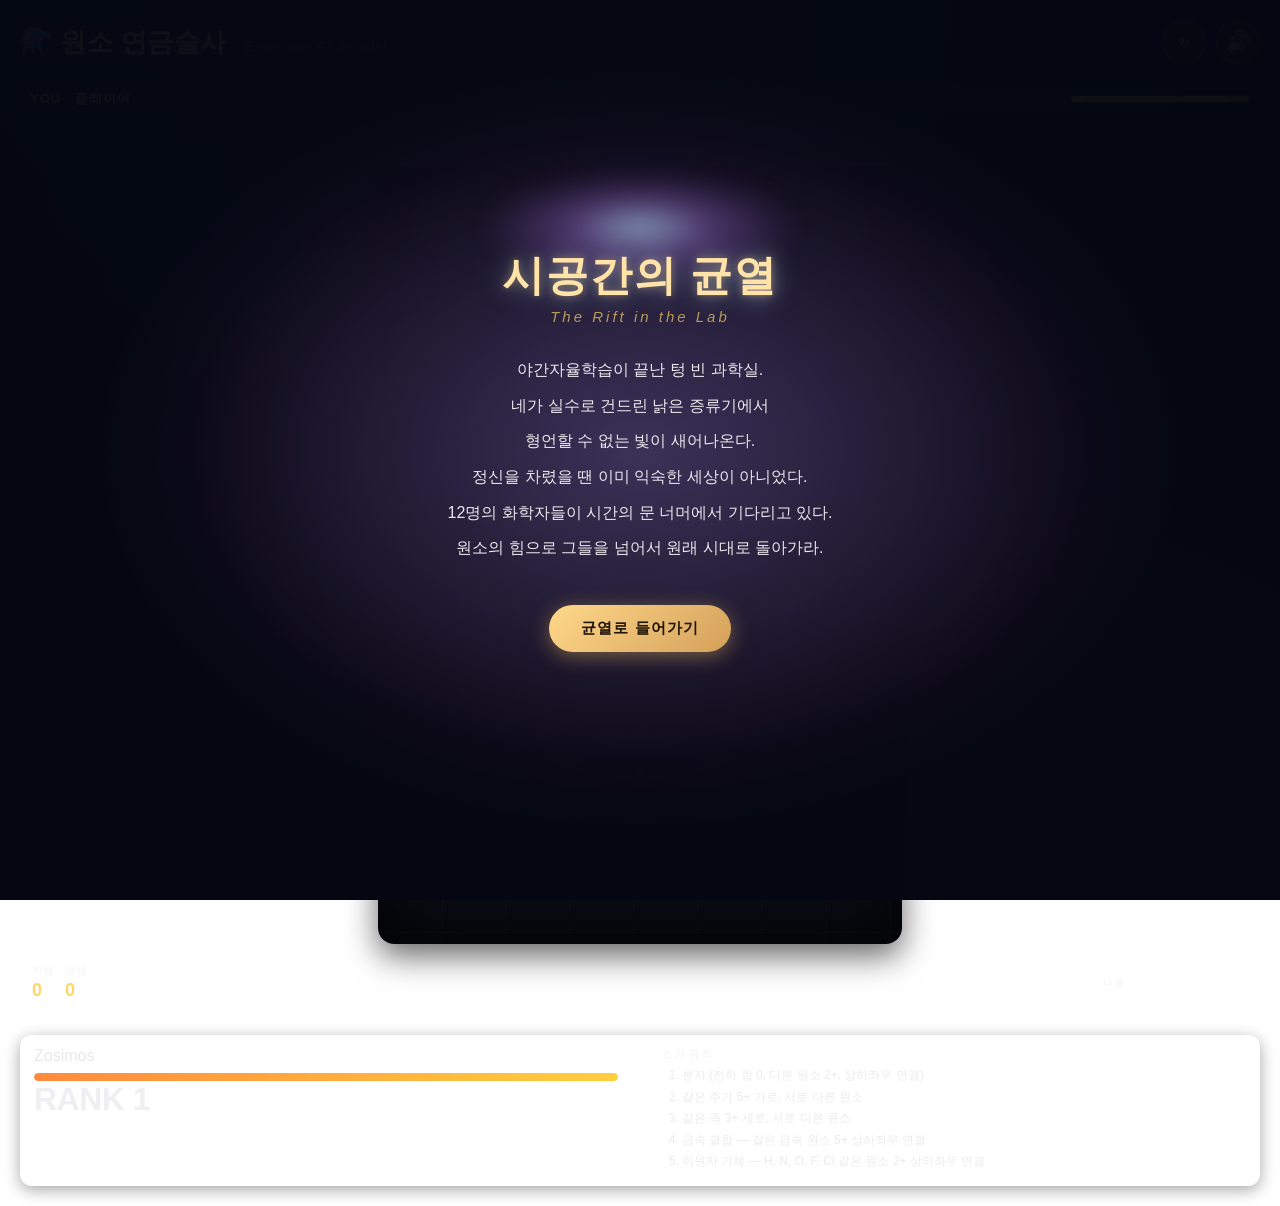
==== web/index.html @ 7b95bc97 "Mobile UI polish + strict same-element metal bond - Simplify header on mobile: compact title, header" ====
<!DOCTYPE html>
<html lang="ko">
<head>
<meta charset="UTF-8">
<meta name="viewport" content="width=device-width, initial-scale=1, viewport-fit=cover">
<title>Elements Puyo — 원소 뿌요</title>
<link rel="stylesheet" href="style.css">
</head>
<body>
<div class="app">
  <header>
    <h1>⚗️ 원소 연금술사 <span class="subtitle">Elements Alchemist</span></h1>
    <div class="header-actions">
      <button id="new-game-btn" class="hdr-icon-btn" title="새 게임" aria-label="새 게임">↻</button>
      <button id="stage-btn" class="hdr-btn" title="스테이지 컷씬 보기">📜 스테이지</button>
      <button id="mute-toggle" class="mute-btn" data-state="on" title="소리 켜짐">
        <span class="ico-on">🔊</span>
        <span class="ico-bgm">🎵</span>
        <span class="ico-off">🔇</span>
      </button>
    </div>
  </header>

  <div class="duel">
    <!-- 왼쪽: 플레이어 -->
    <section class="side player-side" id="side-player">
      <div class="side-header">
        <div class="side-label">YOU · 플레이어</div>
        <div class="side-hp" id="player-hp"><span></span></div>
      </div>
      <div class="playfield">
        <div class="rule-banner" id="rule-banner"></div>
        <div class="field-wrap" id="field"></div>
      </div>
      <div class="side-footer">
        <div class="mini-stat"><span class="label">지혜</span><span class="value" id="score" data-role="score">0</span></div>
        <div class="mini-stat"><span class="label">연쇄</span><span class="value" id="chain" data-role="chain">0</span></div>
        <div class="mini-stat next-mini">
          <span class="label">다음</span>
          <div class="next" id="next"></div>
        </div>
      </div>
      <!-- 터치 조작 패드 (모바일/터치 기기에서만 표시) -->
      <div class="touchpad" id="touchpad" aria-label="터치 조작">
        <button class="tp-btn tp-left"  id="tp-left"  aria-label="왼쪽으로">◀</button>
        <button class="tp-btn tp-down"  id="tp-down"  aria-label="빠른 낙하">▼</button>
        <button class="tp-btn tp-right" id="tp-right" aria-label="오른쪽으로">▶</button>
      </div>
    </section>

    <!-- 가운데: 대결 정보 (좁게) -->
    <div class="duel-center">
      <div class="vs-badge">VS</div>
      <div class="stage-badge-center">STAGE <span id="stage-num">1</span></div>
      <div class="controls-hint vertical">
        <span>← → 이동</span>
        <span>↓ 빠른 낙하</span>
        <span>N 새 게임</span>
        <span>M 소리</span>
        <span>B BGM</span>
      </div>
    </div>

    <!-- 오른쪽: 상대 화학자 -->
    <section class="side opponent-side" id="side-opponent">
      <div class="side-header">
        <div class="side-label">FOE · <span id="opp-name">Zosimos</span></div>
        <div class="side-hp foe" id="opp-hp"><span></span></div>
      </div>
      <div class="playfield opponent-playfield">
        <div class="rule-banner" id="opp-rule-banner"></div>
        <div class="field-wrap" id="opp-field">
          <div class="opponent-placeholder" id="opp-placeholder">
            <div class="opp-portrait" id="opp-portrait"></div>
            <div class="opp-name-big" id="opp-name-big">Zosimos</div>
            <div class="opp-name-kr" id="opp-name-kr">조시모스</div>
            <div class="opp-status">AI 준비 중…</div>
            <div class="opp-hint">다음 업데이트에서 AI 대전이 붙습니다</div>
          </div>
        </div>
      </div>
      <div class="side-footer">
        <div class="mini-stat"><span class="label">상대 지혜</span><span class="value" id="opp-score" data-role="score">0</span></div>
        <div class="mini-stat"><span class="label">상대 연쇄</span><span class="value" id="opp-chain" data-role="chain">0</span></div>
        <div class="mini-stat next-mini">
          <span class="label">상대 다음</span>
          <div class="next" id="opp-next"></div>
        </div>
      </div>
    </section>
  </div>

  <!-- 하단: 랭크 + 승급 진행률 (간소화). 데스크톱에서만 표시 -->
  <aside class="sidebar bottom-bar">
    <div class="stat rank-block">
      <div class="rank-title" id="rank-title">Zosimos</div>
      <div class="level-bar-wrap"><div class="level-bar" id="level-bar"></div></div>
      <div class="value small" id="level">RANK 1</div>
    </div>
    <div class="stat rules">
      <div class="label">소거 규칙</div>
      <ol>
        <li>분자 (전하 합 0, 다른 원소 2+, 상하좌우 연결)</li>
        <li>같은 주기 5+ 가로, 서로 다른 원소</li>
        <li>같은 족 3+ 세로, 서로 다른 원소</li>
        <li>금속 결합 — 같은 금속 원소 5+ 상하좌우 연결</li>
        <li>이원자 기체 — H, N, O, F, Cl 같은 원소 2+ 상하좌우 연결</li>
      </ol>
    </div>
  </aside>

  <div class="overlay hidden" id="overlay">
    <div class="overlay-inner">
      <div class="overlay-title" id="overlay-title">게임 오버</div>
      <div class="overlay-sub">헤더의 ↻ 또는 N 키로 새 게임</div>
    </div>
  </div>
</div>
<script src="portraits.js"></script>
<script src="audio.js"></script>
<script src="matcher.js"></script>
<script src="story.js"></script>
<script src="game.js"></script>
</body>
</html>
---- web/style.css ----
:root {
  --cell: 56px;
  --gap: 8px;
  --pad: 10px;
  --bg: #0b0d16;
  --fg: #e8e8ec;
  --panel: #171923;
  --panel-2: #262a38;
  --accent: #ff5c73;

  --p1-base: #f7b937;
  --p1-light: #ffe27a;
  --p1-dark: #a4750a;

  --p2-base: #3fb653;
  --p2-light: #96e59f;
  --p2-dark: #1e6b28;

  --p3-base: #2c8fef;
  --p3-light: #7fc0fb;
  --p3-dark: #145394;

  --grey-base: #8892a6;
  --grey-light: #c0c8d6;
  --grey-dark: #3d4658;
}

* { box-sizing: border-box; }
html, body {
  margin: 0; padding: 0; color: var(--fg); min-height: 100vh;
  font-family: "Noto Sans KR", -apple-system, BlinkMacSystemFont, "Segoe UI", sans-serif;
  background:
    radial-gradient(ellipse at 20% 0%, rgba(60,80,160,0.25), transparent 55%),
    radial-gradient(ellipse at 80% 100%, rgba(180,60,140,0.15), transparent 60%),
    radial-gradient(ellipse at top, #1a1e33, var(--bg) 70%);
  background-attachment: fixed;
}
/* 배경에 원자 오빗 궤도 살짝 뿌리기 */
body::before {
  content: "";
  position: fixed; inset: 0;
  background-image:
    radial-gradient(circle 2px at 10% 20%, rgba(255,255,255,0.15) 100%, transparent),
    radial-gradient(circle 1px at 25% 60%, rgba(255,255,255,0.12) 100%, transparent),
    radial-gradient(circle 2px at 65% 30%, rgba(255,255,255,0.1) 100%, transparent),
    radial-gradient(circle 1px at 85% 70%, rgba(255,255,255,0.13) 100%, transparent),
    radial-gradient(circle 1px at 45% 85%, rgba(255,255,255,0.08) 100%, transparent),
    radial-gradient(circle 2px at 90% 15%, rgba(255,255,255,0.12) 100%, transparent);
  background-size: 100% 100%;
  pointer-events: none;
  z-index: -1;
}
/* Noto Sans KR from Google Fonts */
@import url('https://fonts.googleapis.com/css2?family=Noto+Sans+KR:wght@400;500;700;900&display=swap');

.app { max-width: 1400px; margin: 0 auto; padding: 20px; }
header {
  display: flex; align-items: center; justify-content: space-between;
  margin-bottom: 20px;
}
header h1 {
  font-weight: 700; letter-spacing: 0.5px; margin: 0; font-size: 26px;
  color: #ffe3a8;
  text-shadow: 0 0 20px rgba(255, 200, 100, 0.35);
}
header .subtitle {
  font-size: 0.55em; opacity: 0.5; margin-left: 10px;
  font-style: italic; font-weight: 400; letter-spacing: 1px;
  color: #b89a5c;
}

/* 뮤트 토글 버튼 */
.mute-btn {
  position: relative;
  width: 44px; height: 44px;
  border-radius: 50%;
  border: 1.5px solid rgba(255, 200, 100, 0.35);
  background: linear-gradient(135deg, #3a2a15, #1e1408);
  color: #ffd66b;
  cursor: pointer;
  font-size: 20px;
  display: flex; align-items: center; justify-content: center;
  transition: all 0.2s ease;
  box-shadow: 0 2px 8px rgba(0,0,0,0.4);
}
.mute-btn:hover {
  transform: scale(1.05);
  border-color: rgba(255, 200, 100, 0.6);
  box-shadow: 0 3px 12px rgba(255, 200, 100, 0.3);
}
.mute-btn > span { position: absolute; display: none; }
.mute-btn[data-state="on"]  .ico-on  { display: inline; }
.mute-btn[data-state="bgm"] .ico-bgm { display: inline; opacity: 0.55; text-decoration: line-through; }
.mute-btn[data-state="all"] .ico-off { display: inline; opacity: 0.7; }

.game { display: flex; gap: 28px; align-items: flex-start; }
.playfield { display: flex; flex-direction: column; align-items: center; gap: 8px; position: relative; }

/* ── 대전 레이아웃 ──────────────────────────────────────────
   데스크톱: 좌측 플레이어 / 중앙 정보 / 우측 상대
   모바일 세로: 상대(축소) 위, 플레이어 아래  */
.duel {
  display: grid;
  grid-template-columns: 1fr auto 1fr;
  gap: 20px;
  align-items: start;
  margin-bottom: 24px;
}
.side {
  display: flex; flex-direction: column; align-items: center; gap: 10px;
  min-width: 0;
}
.side-header {
  width: 100%;
  display: flex; align-items: center; justify-content: space-between;
  padding: 6px 10px;
  background: rgba(255,255,255,0.03);
  border-radius: 8px;
}
.side-label {
  font-weight: 800; letter-spacing: 1px; font-size: 13px;
  color: #ffd66b;
}
.opponent-side .side-label { color: #ff9c9c; }
.side-hp {
  flex: 1; max-width: 180px; height: 8px;
  margin-left: 12px;
  background: rgba(0,0,0,0.4);
  border-radius: 4px; overflow: hidden;
  border: 1px solid rgba(255,220,140,0.2);
}
.side-hp > span {
  display: block; height: 100%;
  background: linear-gradient(90deg, #ffd66b, #ff9c40);
  width: 100%;
  transition: width 200ms ease-out;
}
.side-hp.foe > span {
  background: linear-gradient(90deg, #ff6b8b, #ff4040);
}

.side-footer {
  width: 100%;
  display: flex; gap: 12px; flex-wrap: wrap;
  padding: 10px 12px;
  background: rgba(255,255,255,0.03);
  border-radius: 8px;
  align-items: center;
}
.mini-stat { display: flex; flex-direction: column; gap: 2px; min-width: 0; }
.mini-stat .label { font-size: 10px; opacity: 0.55; letter-spacing: 0.5px; }
.mini-stat .value { font-size: 18px; font-weight: 800; color: #ffd66b; }
.mini-stat.next-mini { flex-direction: row; align-items: center; gap: 8px; margin-left: auto; }
.mini-stat.next-mini .label { align-self: center; }

/* 중앙 VS 영역 */
.duel-center {
  display: flex; flex-direction: column; align-items: center; gap: 16px;
  padding: 20px 8px;
  min-width: 90px;
}
.vs-badge {
  font-family: Georgia, serif;
  font-size: 44px; font-weight: 900;
  color: #ffd66b;
  text-shadow: 0 0 20px rgba(255, 200, 100, 0.6);
  letter-spacing: -2px;
}
.stage-badge-center {
  font-size: 11px; letter-spacing: 2px;
  color: #b89a5c; font-weight: 700;
  padding: 4px 10px;
  background: rgba(255,220,140,0.08);
  border-radius: 4px;
  border: 1px solid rgba(255,220,140,0.2);
}
.controls-hint.vertical {
  display: flex; flex-direction: column; gap: 4px;
  align-items: center; margin: 0;
  font-size: 10px; opacity: 0.5;
  writing-mode: horizontal-tb;
}

/* 상대 필드 자리 (AI 없는 동안 화학자 카드로 채움) */
.opponent-playfield .field-wrap { position: relative; }
.opponent-placeholder {
  position: absolute; inset: 0;
  display: flex; flex-direction: column; align-items: center; justify-content: center;
  gap: 8px;
  background: rgba(0,0,0,0.45);
  border-radius: 10px;
  text-align: center;
  padding: 20px;
  z-index: 3;
}
.opp-portrait {
  width: 110px; height: 110px;
}
.opp-portrait .chemist-portrait { width: 100%; height: 100%; }
.opp-name-big {
  font-family: Georgia, serif;
  font-size: 22px; font-weight: 700; color: #ffd66b;
  text-shadow: 0 0 12px rgba(255,200,100,0.4);
}
.opp-name-kr { font-size: 12px; color: #d4a86a; opacity: 0.75; letter-spacing: 0.5px; }
.opp-status {
  margin-top: 12px;
  font-size: 13px; color: #ffb45a;
  padding: 4px 12px;
  background: rgba(255,180,60,0.1);
  border-radius: 12px;
  border: 1px solid rgba(255,180,60,0.3);
}
.opp-hint {
  font-size: 11px; opacity: 0.45; margin-top: 4px;
}

/* 하단 사이드바 (규칙·통계) */
.sidebar.bottom-bar {
  display: grid;
  grid-template-columns: repeat(auto-fit, minmax(220px, 1fr));
  gap: 16px;
  padding: 0;
  background: transparent;
}
.sidebar.bottom-bar > .stat {
  background: rgba(255,255,255,0.03);
  border-radius: 8px;
  padding: 12px 14px;
}
.mini-stat .value.small,
.value.small { font-size: 14px; opacity: 0.7; }

/* 헤더 액션 */
.header-actions { display: flex; gap: 10px; align-items: center; }
.hdr-btn {
  background: linear-gradient(135deg, #3a2a15, #1e1408);
  border: 1.5px solid rgba(255, 200, 100, 0.35);
  color: #ffd66b;
  font-size: 13px; font-weight: 700;
  padding: 8px 14px;
  border-radius: 22px;
  cursor: pointer;
  transition: all 0.2s ease;
}
.hdr-btn:hover {
  border-color: rgba(255, 200, 100, 0.7);
  transform: translateY(-1px);
  box-shadow: 0 3px 10px rgba(255,200,100,0.25);
}
/* 헤더의 원형 아이콘 버튼 (새 게임 등) — 모바일에서도 눌리기 쉬운 크기 */
.hdr-icon-btn {
  width: 44px; height: 44px;
  border-radius: 50%;
  border: 1.5px solid rgba(255, 200, 100, 0.35);
  background: linear-gradient(135deg, #3a2a15, #1e1408);
  color: #ffd66b;
  cursor: pointer;
  font-size: 22px; line-height: 1;
  display: flex; align-items: center; justify-content: center;
  transition: all 0.2s ease;
  box-shadow: 0 2px 8px rgba(0,0,0,0.4);
  -webkit-tap-highlight-color: transparent;
}
.hdr-icon-btn:hover {
  transform: scale(1.05);
  border-color: rgba(255, 200, 100, 0.6);
  box-shadow: 0 3px 12px rgba(255, 200, 100, 0.3);
}
.hdr-icon-btn:active { transform: scale(0.95); }

/* 반응형: 좁은 화면 = 세로 스택 (상대 위, 플레이어 아래) */
@media (max-width: 1100px) {
  :root { --cell: 44px; --gap: 6px; --pad: 8px; }
  .app { padding: 12px; }
  .duel {
    grid-template-columns: 1fr;
    grid-template-areas: "opponent" "center" "player";
    gap: 12px;
  }
  .player-side { grid-area: player; }
  .opponent-side { grid-area: opponent; transform: scale(0.85); transform-origin: top center; }
  .duel-center { grid-area: center; flex-direction: row; padding: 8px; }
  .controls-hint.vertical { flex-direction: row; }
  .vs-badge { font-size: 32px; }
}
@media (max-width: 640px) {
  :root { --cell: 34px; --gap: 4px; --pad: 6px; }
  .app { padding: 8px; }
  header { margin-bottom: 10px; gap: 8px; }
  header h1 { font-size: 18px; }
  header .subtitle { display: none; }
  .header-actions { gap: 6px; }
  .hdr-btn { padding: 6px 10px; font-size: 12px; }
  /* 스테이지 컷씬 재생 버튼: solo 에선 어차피 숨김. duel 모바일에서만 축소. */
  #stage-btn { display: none; }

  .opp-portrait { width: 80px; height: 80px; }
  .opp-name-big { font-size: 18px; }

  /* 미니 스탯 (지혜/연쇄/다음) — 한 줄로 컴팩트하게 */
  .side-footer {
    padding: 6px 8px; gap: 10px;
    justify-content: space-between;
  }
  .mini-stat .label { font-size: 9px; }
  .mini-stat .value { font-size: 16px; }
  .mini-stat.next-mini { gap: 6px; margin-left: 0; }
  .next .mini-ball { width: 30px; height: 30px; font-size: 10px; }
  .next { grid-template-columns: repeat(3, 30px); gap: 3px; }

  /* 규칙 배너 — 좁게, 형광 이름은 숨김 */
  .rule-banner { font-size: 12px; padding: 4px 8px; min-height: 26px; gap: 6px; }
  .rule-banner .name-kr { display: none; }
  .rule-banner .chain-tag { font-size: 10px; padding: 1px 6px; }
  .rule-banner .rule-tag { font-size: 11px; padding: 2px 6px; }

  /* 모바일에서 덜 필요한 UI 정리 */
  .sidebar.bottom-bar { display: none; }
  .duel-center .controls-hint { display: none; }
  .duel-center .stage-badge-center { font-size: 12px; }
}
/* 아주 좁은 화면(320px 미만): 셀 축소로 필드 넘침 방지 */
@media (max-width: 360px) {
  :root { --cell: 30px; --gap: 3px; --pad: 5px; }
  header h1 { font-size: 16px; }
  .hdr-icon-btn { width: 38px; height: 38px; font-size: 18px; }
  .mute-btn { width: 38px; height: 38px; }
}
/* 터치 조작 패드 — 기본 숨김. 터치 지원 기기 또는 좁은 화면에서 노출 */
.touchpad { display: none; }
@media (hover: none) and (pointer: coarse), (max-width: 640px) {
  .touchpad {
    display: grid;
    grid-template-columns: 1fr 1fr 1fr;
    gap: 10px;
    width: 100%;
    align-self: stretch;
    margin-top: 12px;
    padding: 10px 10px calc(10px + env(safe-area-inset-bottom, 0px));
    background: rgba(20, 22, 34, 0.75);
    border-radius: 16px;
    border: 1px solid rgba(255,255,255,0.08);
    touch-action: manipulation;
    user-select: none;
    -webkit-user-select: none;
    box-shadow: 0 -4px 16px rgba(0,0,0,0.4);
  }
  .tp-btn {
    -webkit-tap-highlight-color: transparent;
    appearance: none; border: none; outline: none;
    /* 엄지로 편하게 누를 수 있도록 큼직하게 */
    min-height: 64px;
    padding: 18px 0;
    font-size: 28px; font-weight: 800;
    color: #f2e8d0;
    background: linear-gradient(180deg, #2a2f45, #1a1e2f);
    border-radius: 14px;
    box-shadow: inset 0 1px 0 rgba(255,255,255,0.08), 0 3px 8px rgba(0,0,0,0.55);
    transition: transform 0.05s ease, background 0.1s ease;
    cursor: pointer;
  }
  .tp-btn:active {
    transform: translateY(1px) scale(0.97);
    background: linear-gradient(180deg, #1a1e2f, #2a2f45);
    box-shadow: inset 0 2px 6px rgba(0,0,0,0.6);
  }
  .tp-down {
    background: linear-gradient(180deg, #3a3f5a, #22273c);
  }
  /* 터치 기기: 데스크톱 대비 여백/사이드바 축소 */
  .sidebar.bottom-bar { display: none; }
  .duel-center .controls-hint { display: none; }
}

/* ── 필드 컨테이너: 절대위치 볼들의 부모 ─────────────────────────── */
.field-wrap {
  position: relative;
  width: calc(8 * var(--cell) + 7 * var(--gap) + 2 * var(--pad));
  height: calc(12 * var(--cell) + 11 * var(--gap) + 2 * var(--pad));
  background:
    /* 미묘한 격자 라인 */
    linear-gradient(90deg, rgba(255,255,255,0.02) 1px, transparent 1px),
    linear-gradient(180deg, rgba(255,255,255,0.02) 1px, transparent 1px),
    /* 상단 은은한 하이라이트 + 배경 그라디언트 */
    linear-gradient(180deg, #1e2135 0%, #0f1119 60%, #0a0c14 100%);
  background-size:
    calc(var(--cell) + var(--gap)) 100%,
    100% calc(var(--cell) + var(--gap)),
    100% 100%;
  border-radius: 16px;
  box-shadow:
    inset 0 0 80px rgba(0,0,0,0.6),
    inset 0 2px 0 rgba(255,255,255,0.08),
    inset 0 -20px 40px rgba(0,0,0,0.4),
    0 12px 32px rgba(0,0,0,0.6),
    0 0 0 1px rgba(255,255,255,0.05);
  overflow: hidden;
}
/* 필드 배경에 연금술 서클 SVG (중앙 정렬, 은은하게) */
.field-wrap::after {
  content: "";
  position: absolute; inset: 0;
  background: url("data:image/svg+xml;utf8,\
<svg xmlns='http://www.w3.org/2000/svg' viewBox='0 0 400 600' fill='none' stroke='rgba(255,200,100,0.09)' stroke-width='1'>\
<circle cx='200' cy='300' r='190'/>\
<circle cx='200' cy='300' r='155'/>\
<circle cx='200' cy='300' r='115'/>\
<circle cx='200' cy='300' r='60'/>\
<polygon points='200,120 355,395 45,395' stroke='rgba(255,200,100,0.07)'/>\
<polygon points='200,480 45,205 355,205' stroke='rgba(255,200,100,0.07)'/>\
<circle cx='200' cy='300' r='6' fill='rgba(255,200,100,0.15)' stroke='none'/>\
<text x='200' y='125' text-anchor='middle' font-size='16' fill='rgba(255,200,100,0.15)' stroke='none'>☉</text>\
<text x='355' y='400' text-anchor='middle' font-size='16' fill='rgba(255,200,100,0.15)' stroke='none'>☿</text>\
<text x='45' y='400' text-anchor='middle' font-size='16' fill='rgba(255,200,100,0.15)' stroke='none'>☽</text>\
<text x='200' y='495' text-anchor='middle' font-size='16' fill='rgba(255,200,100,0.15)' stroke='none'>♁</text>\
<text x='45' y='210' text-anchor='middle' font-size='16' fill='rgba(255,200,100,0.15)' stroke='none'>♂</text>\
<text x='355' y='210' text-anchor='middle' font-size='16' fill='rgba(255,200,100,0.15)' stroke='none'>♀</text>\
</svg>") center / 90% no-repeat;
  pointer-events: none;
  z-index: 0;
}
.field-wrap > .ball { z-index: 1; }

/* ── 볼(원소) — 기본 (비금속): 유리·젤리 광택 ───────────────────── */
.ball {
  position: absolute;
  width: var(--cell);
  height: var(--cell);
  border-radius: 50%;
  display: flex; align-items: center; justify-content: center;
  color: white;
  font-weight: 800;
  font-size: 16px;
  letter-spacing: -0.3px;
  text-shadow: 0 1px 3px rgba(0,0,0,0.75), 0 0 4px rgba(0,0,0,0.5);
  background:
    /* 상단 밝은 하이라이트 코어 */
    radial-gradient(circle at 30% 22%, rgba(255,255,255,0.55) 0%, rgba(255,255,255,0) 30%),
    /* 메인 컬러 */
    radial-gradient(circle at 32% 28%,
      var(--light) 4%,
      var(--base) 42%,
      var(--dark) 100%);
  box-shadow:
    inset -8px -10px 16px rgba(0,0,0,0.4),
    inset 5px 7px 14px rgba(255,255,255,0.35),
    inset 0 -4px 8px rgba(0,0,0,0.15),
    0 5px 10px rgba(0,0,0,0.5),
    0 0 0 1px rgba(0,0,0,0.2),
    0 0 12px rgba(255,255,255,0.02);
  transition: transform 380ms cubic-bezier(0.45, 0.05, 0.55, 0.95),
              opacity 240ms ease-out;
  user-select: none;
  pointer-events: none;
  will-change: transform;
}
.ball::after {
  /* 상단 강한 스펙큘러 하이라이트 (glass gloss) */
  content: "";
  position: absolute; top: 10%; left: 22%; width: 42%; height: 26%;
  border-radius: 50%;
  background: radial-gradient(ellipse,
    rgba(255,255,255,0.75) 0%,
    rgba(255,255,255,0.35) 40%,
    transparent 75%);
  filter: blur(0.3px);
  pointer-events: none;
}

.ball.p1 { --base: var(--p1-base); --light: var(--p1-light); --dark: var(--p1-dark); color: #2b1e00; text-shadow: 0 1px 1px rgba(255,255,255,0.3); }
.ball.p2 { --base: var(--p2-base); --light: var(--p2-light); --dark: var(--p2-dark); }
.ball.p3 { --base: var(--p3-base); --light: var(--p3-light); --dark: var(--p3-dark); }

/* 금속 원소: 진짜 크롬 광택 — 3-밴드 그라디언트 + 강한 스펙큘러 + shimmer 애니메이션 */
.ball.metal {
  background:
    /* 최상단 밝은 점 하이라이트 */
    radial-gradient(circle at 30% 20%, rgba(255,255,255,0.95) 0%, rgba(255,255,255,0.3) 10%, transparent 25%),
    /* 크롬 특유의 위-아래 밝음, 중간 어두운 밴드 */
    linear-gradient(180deg,
      var(--light) 0%,
      #ffffff 12%,
      var(--base) 38%,
      var(--dark) 55%,
      var(--base) 72%,
      var(--light) 92%,
      #ffffff 100%);
  box-shadow:
    inset -10px -8px 22px rgba(0,0,0,0.55),
    inset 8px 8px 20px rgba(255,255,255,0.7),
    inset 0 22px 22px -10px rgba(255,255,255,0.55),
    inset 0 -10px 18px -8px rgba(255,255,255,0.5),
    0 6px 12px rgba(0,0,0,0.6),
    0 0 0 1px rgba(0,0,0,0.4);
  /* NOTE: position/absolute 는 .ball 기본값 그대로 유지 (덮어쓰면 정렬 어긋남) */
  overflow: hidden;
}
.ball.metal::after {
  top: 4%; left: 16%; width: 52%; height: 32%;
  background: radial-gradient(ellipse, rgba(255,255,255,1) 0%, rgba(255,255,255,0.4) 50%, transparent 75%);
  filter: blur(0.5px);
}
.ball.metal::before {
  /* 애니메이티드 shimmer 밴드 */
  content: "";
  position: absolute;
  top: -20%; left: -30%;
  width: 40%; height: 140%;
  background: linear-gradient(105deg,
    transparent 40%,
    rgba(255,255,255,0.55) 50%,
    transparent 60%);
  transform: rotate(20deg);
  animation: shimmer 3.2s ease-in-out infinite;
  pointer-events: none;
}
@keyframes shimmer {
  0%   { left: -40%; opacity: 0; }
  30%  { opacity: 1; }
  60%  { opacity: 1; }
  100% { left: 120%; opacity: 0; }
}
.mini-ball.metal {
  background:
    radial-gradient(circle at 30% 20%, rgba(255,255,255,0.9), transparent 25%),
    linear-gradient(180deg, var(--light) 0%, #ffffff 12%, var(--base) 40%, var(--dark) 60%, var(--base) 78%, var(--light) 100%);
  box-shadow:
    inset -4px -3px 8px rgba(0,0,0,0.5),
    inset 3px 4px 6px rgba(255,255,255,0.7),
    0 2px 4px rgba(0,0,0,0.55);
}

/* 이온 첨자 (sup) — 심볼 옆에서 살짝 위로 올려 명확한 위첨자 형태. 볼 안쪽에 머물러 잘리지 않음. */
.ball sup, .mini-ball sup {
  font-size: 0.58em;
  font-weight: 900;
  position: relative;
  top: -0.7em;
  margin-left: 1px;
  line-height: 0;
  text-shadow: 0 1px 2px rgba(0,0,0,0.7);
}

/* 파티클 (소거 시 스파클) */
.particle {
  position: absolute;
  width: 10px; height: 10px;
  border-radius: 50%;
  pointer-events: none;
  z-index: 50;
  animation: particle-fly 700ms cubic-bezier(0.2, 0.8, 0.3, 1) forwards;
  box-shadow: 0 0 8px currentColor, 0 0 2px white;
}
@keyframes particle-fly {
  0%   { transform: translate(-50%, -50%) scale(1.4); opacity: 1; }
  40%  { opacity: 1; }
  100% { transform: translate(calc(-50% + var(--dx)), calc(-50% + var(--dy))) scale(0.2); opacity: 0; }
}

.ball.cluster {
  box-shadow:
    inset -6px -8px 14px rgba(0,0,0,0.35),
    inset 4px 6px 12px rgba(255,255,255,0.28),
    0 4px 8px rgba(0,0,0,0.45),
    0 0 0 2px rgba(255,255,255,0.6),
    0 0 12px rgba(255,255,255,0.25);
}

/* 비활성 기체: 주기 색상 그대로 + 유리 하이라이트 + 움직이는 스월 + 떠다니는 입자 */
.ball.noble {
  background:
    radial-gradient(circle at 30% 22%, rgba(255,255,255,0.55) 0%, rgba(255,255,255,0) 30%),
    radial-gradient(circle at 32% 28%,
      var(--light) 4%,
      var(--base) 42%,
      var(--dark) 100%);
  box-shadow:
    inset -6px -8px 14px rgba(0,0,0,0.28),
    inset 5px 7px 14px rgba(255,255,255,0.4),
    0 3px 8px rgba(0,0,0,0.4),
    0 0 14px var(--base),
    0 0 0 1.5px rgba(255,255,255,0.3);
  color: white;
  animation: noble-breath 2.8s ease-in-out infinite;
  overflow: hidden;
}
/* 내부 발광 기체 스월 (밝은 하이라이트만 회전, 배경색은 유지) */
.ball.noble .gas-layer {
  position: absolute; inset: -20%;
  background:
    radial-gradient(circle at 30% 50%, rgba(255,255,255,0.5) 0%, transparent 30%),
    radial-gradient(circle at 70% 40%, rgba(255,255,255,0.3) 0%, transparent 32%),
    radial-gradient(circle at 55% 75%, rgba(255,255,255,0.35) 0%, transparent 28%);
  filter: blur(6px);
  opacity: 0.55;
  animation: gas-swirl 6s linear infinite;
  pointer-events: none;
  z-index: 1;
  mix-blend-mode: screen;
}
/* 떠다니는 기체 입자 — 5개의 작은 밝은 점이 위로 표류하며 사라짐 */
.ball.noble .gas-particles {
  position: absolute; inset: 0;
  pointer-events: none;
  z-index: 1;
}
.ball.noble .gas-particles span {
  position: absolute;
  width: 4px; height: 4px;
  border-radius: 50%;
  background: radial-gradient(circle, #fff 0%, var(--light) 60%, transparent 100%);
  box-shadow: 0 0 6px var(--light);
  opacity: 0;
  animation: gas-particle 3.2s ease-in-out infinite;
}
.ball.noble .gas-particles span:nth-child(1) { left: 22%; animation-delay: 0s;    }
.ball.noble .gas-particles span:nth-child(2) { left: 46%; animation-delay: 0.7s;  }
.ball.noble .gas-particles span:nth-child(3) { left: 68%; animation-delay: 1.4s;  }
.ball.noble .gas-particles span:nth-child(4) { left: 34%; animation-delay: 2.1s;  }
.ball.noble .gas-particles span:nth-child(5) { left: 58%; animation-delay: 2.6s;  }
@keyframes gas-particle {
  0%   { top: 82%; opacity: 0; transform: scale(0.6); }
  15%  { opacity: 1; }
  60%  { opacity: 1; transform: scale(1.1) translateX(3px); }
  100% { top: 12%; opacity: 0; transform: scale(0.4) translateX(-2px); }
}
@keyframes gas-swirl {
  0%   { transform: rotate(0deg) scale(1);   }
  50%  { transform: rotate(180deg) scale(1.15); }
  100% { transform: rotate(360deg) scale(1); }
}
@keyframes noble-breath {
  0%, 100% {
    filter: brightness(1);
    box-shadow:
      inset -6px -8px 14px rgba(0,0,0,0.28),
      inset 5px 7px 14px rgba(255,255,255,0.4),
      0 3px 8px rgba(0,0,0,0.4),
      0 0 12px var(--base),
      0 0 0 1.5px rgba(255,255,255,0.3);
  }
  50% {
    filter: brightness(1.12);
    box-shadow:
      inset -6px -8px 14px rgba(0,0,0,0.28),
      inset 5px 7px 14px rgba(255,255,255,0.5),
      0 3px 8px rgba(0,0,0,0.4),
      0 0 22px var(--light),
      0 0 0 1.5px rgba(255,255,255,0.5);
  }
}
.ball.noble .label {
  position: relative;
  z-index: 3;
  font-size: 16px;
  font-weight: 900;
  color: #fff;
  text-shadow: 0 0 8px rgba(255,255,255,0.7), 0 1px 3px rgba(0,0,0,0.7);
}
.ball.noble::after {
  z-index: 2;
  opacity: 0.55;
}

.ball.preview {
  opacity: 0.85;
  transform-origin: center;
}
.ball.preview.hint::before {
  /* 낙하 예상 위치 힌트 (얇은 화살표는 생략, 대신 outline) */
  content: "";
  position: absolute; inset: -6px;
  border-radius: 50%;
  border: 2px dashed rgba(255,255,255,0.35);
  animation: pulse 1.6s ease-in-out infinite;
}
@keyframes pulse {
  0%, 100% { opacity: 0.35; transform: scale(1); }
  50% { opacity: 0.65; transform: scale(1.05); }
}

/* 자연낙하 중엔 CSS 전환 끔 (매 프레임 JS로 갱신) */
.ball.falling { transition: none; }
/* 중력에 의한 낙하(소거 후)는 짧은 전환 */
.ball.gravity { transition: transform 260ms cubic-bezier(0.55, 0, 0.9, 0.3); }
/* 소거 애니메이션: 위치 유지하고 스케일·투명도만 */
.ball.clearing {
  transition: transform 320ms ease-out, opacity 320ms ease-out, filter 320ms ease-out !important;
  transform: translate(var(--px), var(--py)) scale(1.6) !important;
  opacity: 0 !important;
  filter: brightness(2.2) saturate(1.5);
}

.controls-hint {
  display: flex; gap: 14px; opacity: 0.55; font-size: 12px; margin-top: 4px;
}
.controls-hint span { padding: 3px 8px; background: rgba(255,255,255,0.05); border-radius: 4px; }

/* ── 규칙 배너 (어떤 규칙이 발동했는지 표시) ─────────────────── */
.rule-banner {
  min-height: 32px;
  width: calc(8 * var(--cell) + 7 * var(--gap) + 2 * var(--pad));
  padding: 6px 12px;
  border-radius: 8px;
  background: rgba(255,255,255,0.04);
  text-align: center;
  font-weight: 600;
  font-size: 14px;
  color: var(--fg);
  opacity: 0;
  transform: translateY(4px);
  transition: opacity 180ms ease-out, transform 180ms ease-out;
  display: flex; align-items: center; justify-content: center;
  gap: 10px;
}
.rule-banner.show { opacity: 1; transform: translateY(0); }
.rule-banner .chain-tag {
  font-size: 12px; opacity: 0.7; letter-spacing: 0.5px;
  padding: 2px 8px; border-radius: 4px; background: rgba(255,255,255,0.05);
}
.rule-banner .combo-tag { background: rgba(255,180,80,0.25); color: #ffd08c; opacity: 1; font-weight: 700; }
.rule-banner .simul-tag { background: rgba(255,100,180,0.25); color: #ffa0d0; opacity: 1; font-weight: 700; }
.rule-banner .name-kr { font-size: 11px; opacity: 0.75; margin-left: 2px; }
.rule-banner .formula sub { font-size: 0.75em; vertical-align: sub; line-height: 0; }
.rule-banner .rule-tag {
  padding: 3px 10px; border-radius: 5px; font-size: 13px;
  background: rgba(255,255,255,0.12);
}
.rule-banner .formula {
  font-weight: 700; margin-left: 3px;
}
.rule-banner .formula sub {
  font-size: 0.75em; vertical-align: sub; line-height: 0; margin-left: 0;
}
.rule-banner .rule-tag.molecule { background: rgba(120, 200, 255, 0.25); color: #a3d9ff; }
.rule-banner .rule-tag.diatomic { background: rgba(140, 255, 200, 0.25); color: #9dffd5; }
.rule-banner .rule-tag.period   { background: rgba(255, 220, 100, 0.25); color: #ffe89a; }
.rule-banner .rule-tag.group    { background: rgba(255, 130, 220, 0.25); color: #ff9fe0; }
.rule-banner .rule-tag.metal    { background: rgba(200, 160, 255, 0.25); color: #d4b6ff; }

/* 볼에 규칙별 하이라이트 색상 (소거 순간에 적용) */
.ball.match-molecule { box-shadow: inset -6px -8px 14px rgba(0,0,0,0.35), inset 4px 6px 12px rgba(255,255,255,0.28), 0 0 0 3px #86c8ff, 0 0 18px rgba(120,200,255,0.6); }
.ball.match-diatomic { box-shadow: inset -6px -8px 14px rgba(0,0,0,0.35), inset 4px 6px 12px rgba(255,255,255,0.28), 0 0 0 3px #8cffc8, 0 0 18px rgba(140,255,200,0.6); }
.ball.match-period   { box-shadow: inset -6px -8px 14px rgba(0,0,0,0.35), inset 4px 6px 12px rgba(255,255,255,0.28), 0 0 0 3px #ffdc64, 0 0 18px rgba(255,220,100,0.6); }
.ball.match-group    { box-shadow: inset -6px -8px 14px rgba(0,0,0,0.35), inset 4px 6px 12px rgba(255,255,255,0.28), 0 0 0 3px #ff82dc, 0 0 18px rgba(255,130,220,0.6); }
.ball.match-metal    { box-shadow: inset -6px -8px 14px rgba(0,0,0,0.35), inset 4px 6px 12px rgba(255,255,255,0.28), 0 0 0 3px #c8a0ff, 0 0 18px rgba(200,160,255,0.6); }

/* ── 사이드바 ──────────────────────────────────────────────────────── */
.sidebar {
  display: flex; flex-direction: column; gap: 16px;
  padding: 18px; background: var(--panel); border-radius: 12px;
  min-width: 260px;
  box-shadow: 0 4px 16px rgba(0,0,0,0.35);
}
.stat .label { font-size: 11px; opacity: 0.55; text-transform: uppercase; letter-spacing: 0.8px; margin-bottom: 4px; }
.stat .value { font-size: 32px; font-weight: 700; font-variant-numeric: tabular-nums; letter-spacing: -0.5px; }
.stat.two-col { display: grid; grid-template-columns: 1fr auto; gap: 20px; align-items: end; }
.level-bar-wrap {
  height: 8px; background: rgba(255,255,255,0.08); border-radius: 4px; overflow: hidden;
  margin-top: 4px;
}
.level-bar {
  height: 100%; background: linear-gradient(90deg, #ff8a3d, #ffcf3d);
  border-radius: 4px; transition: width 300ms ease-out;
  box-shadow: 0 0 8px rgba(255, 200, 100, 0.5);
}
/* 점수 팝업 */
.score-popup {
  position: absolute;
  color: #ffe066; font-weight: 900; font-size: 26px;
  text-shadow: 0 0 12px rgba(255,224,102,0.9), 0 2px 4px rgba(0,0,0,0.5);
  pointer-events: none; z-index: 100;
  animation: score-float 900ms cubic-bezier(0.2, 0.6, 0.3, 1) forwards;
}
.score-popup.big { font-size: 34px; color: #ffb84d; }
@keyframes score-float {
  0%   { opacity: 0; transform: translate(-50%, 0) scale(0.6); }
  20%  { opacity: 1; transform: translate(-50%, -20px) scale(1.15); }
  100% { opacity: 0; transform: translate(-50%, -100px) scale(1); }
}

/* ── 규칙별 소거 팝업 (분자/이원자/주기/족/금속) ────────── */
.match-popup {
  position: absolute;
  transform: translate(-50%, -50%);
  pointer-events: none; z-index: 90;
  display: flex; flex-direction: column; align-items: center; gap: 2px;
  font-weight: 800;
  white-space: nowrap;
  animation: match-popup-simple 1200ms ease-out forwards;
}
.match-popup .mp-formula { font-size: 20px; letter-spacing: 0.3px; }
.match-popup .mp-formula sub { font-size: 12px; }
.match-popup .mp-name { font-size: 12px; opacity: 0.9; font-weight: 600; }

/* 주기·족: 심플. 색만 규칙 계열로. */
.match-popup-period .mp-formula { color: #ffe27a; text-shadow: 0 0 10px rgba(255,220,120,0.75), 0 2px 4px rgba(0,0,0,0.6); }
.match-popup-group  .mp-formula { color: #a3d8ff; text-shadow: 0 0 10px rgba(140,200,255,0.75), 0 2px 4px rgba(0,0,0,0.6); }
.match-popup-metal  .mp-formula { color: #d9d9d9; text-shadow: 0 0 12px rgba(220,220,220,0.7), 0 2px 4px rgba(0,0,0,0.6); }
.match-popup-diatomic .mp-formula { color: #9be0b0; text-shadow: 0 0 10px rgba(155,224,176,0.7), 0 2px 4px rgba(0,0,0,0.6); }
.match-popup-diatomic .mp-name { color: #b8e6c8; }
.match-popup-period .mp-name,
.match-popup-group .mp-name,
.match-popup-metal .mp-name { color: #ddd; }

@keyframes match-popup-simple {
  0%   { opacity: 0; transform: translate(-50%, -30%) scale(0.7); }
  15%  { opacity: 1; transform: translate(-50%, -55%) scale(1.1); }
  70%  { opacity: 1; transform: translate(-50%, -70%) scale(1); }
  100% { opacity: 0; transform: translate(-50%, -95%) scale(0.95); }
}

/* 분자: 6망성 마법진 + 화학식 (인식용 오래 잔상) */
.match-popup-molecule {
  animation: match-popup-molecule 2600ms cubic-bezier(0.15, 0.7, 0.2, 1) forwards;
}
.match-popup-molecule .mp-formula {
  color: #fff2a8;
  font-size: 24px;
  text-shadow:
    0 0 6px rgba(255, 220, 120, 1),
    0 0 14px rgba(255, 180, 80, 0.85),
    0 0 30px rgba(255, 140, 60, 0.55);
  position: relative; z-index: 3;
}
.match-popup-molecule .mp-name {
  color: #ffd98a;
  font-size: 13px;
  text-shadow: 0 0 8px rgba(255, 200, 100, 0.75), 0 1px 3px rgba(0,0,0,0.6);
  position: relative; z-index: 3;
}
/* 6망성 SVG 마법진 — 두 삼각형이 서로 반대로 회전 */
.mp-hexagram {
  position: absolute;
  left: 50%; top: 50%;
  transform: translate(-50%, -50%);
  pointer-events: none;
  z-index: 1;
  filter: drop-shadow(0 0 8px rgba(255, 180, 80, 0.55));
  animation: hex-fade 2600ms ease-out forwards;
}
.mp-hexagram .mp-hex-ring { transform-origin: 50% 50%; animation: hex-ring-spin 6s linear infinite; }
.mp-hexagram .mp-hex-up   { transform-origin: 50% 50%; animation: hex-tri-spin-cw  4.5s linear infinite; }
.mp-hexagram .mp-hex-down { transform-origin: 50% 50%; animation: hex-tri-spin-ccw 4.5s linear infinite; }
@keyframes hex-ring-spin    { from { transform: rotate(0deg); }  to { transform: rotate(360deg); } }
@keyframes hex-tri-spin-cw  { from { transform: rotate(0deg); }  to { transform: rotate(360deg); } }
@keyframes hex-tri-spin-ccw { from { transform: rotate(0deg); }  to { transform: rotate(-360deg); } }
@keyframes hex-fade {
  0%   { opacity: 0; }
  10%  { opacity: 1; }
  80%  { opacity: 0.95; }
  100% { opacity: 0; }
}
@keyframes match-popup-molecule {
  0%   { opacity: 0; transform: translate(-50%, -50%) scale(0.4); }
  10%  { opacity: 1; transform: translate(-50%, -50%) scale(1.2); }
  22%  { opacity: 1; transform: translate(-50%, -50%) scale(1); }
  82%  { opacity: 1; transform: translate(-50%, -50%) scale(1); }
  100% { opacity: 0; transform: translate(-50%, -50%) scale(1.05); }
}
/* ── 랭크 표시 (사이드바) ─────────────────────────────────── */
.rank-title {
  display: flex; align-items: center; gap: 12px;
  margin-bottom: 8px;
}
.rank-text { min-width: 0; }
.rank-name {
  font-family: "Georgia", "Times New Roman", serif;
  font-weight: 700; font-size: 15px;
  color: #ffd66b;
  letter-spacing: 0.2px;
  text-shadow: 0 0 8px rgba(255, 200, 100, 0.35);
  line-height: 1.15;
}
.rank-name-kr {
  font-family: "Noto Sans KR", sans-serif;
  font-size: 11px; color: #d4a86a; opacity: 0.75;
  margin-top: 1px; line-height: 1.2;
}
.rank-era { font-size: 10.5px; opacity: 0.5; font-weight: 500; margin-top: 3px; letter-spacing: 0.3px; }

/* 화학자 삽화 (원형 프레임 안에 SVG 엠블럼) */
.chemist-portrait {
  position: relative;
  border-radius: 50%;
  overflow: hidden;
  border: 2px solid rgba(255, 200, 100, 0.6);
  box-shadow:
    0 0 14px rgba(255, 200, 100, 0.35),
    inset 0 0 10px rgba(0,0,0,0.5);
  background: radial-gradient(circle at 35% 30%, #4a3820, #1a0e04 85%);
  flex-shrink: 0;
  display: flex; align-items: center; justify-content: center;
}
.chemist-portrait svg {
  width: 88%; height: 88%;
  display: block;
  filter: drop-shadow(0 0 4px rgba(255, 200, 100, 0.25));
}

/* ── 연금술 승급 토스트 ────────────────────────────────── */
.level-up-toast {
  position: fixed; top: 40%; left: 50%; transform: translate(-50%, -50%);
  background:
    radial-gradient(circle at 50% 30%, rgba(255,220,140,0.3), transparent 65%),
    linear-gradient(135deg, #3a2a15 0%, #1e1408 50%, #3a2a15 100%);
  color: #ffdf9a;
  padding: 24px 48px; border-radius: 14px;
  text-align: center;
  border: 2px solid rgba(255,200,100,0.5);
  box-shadow:
    0 0 60px rgba(255, 200, 80, 0.5),
    0 0 120px rgba(255, 200, 80, 0.2),
    inset 0 0 30px rgba(255,180,60,0.15);
  z-index: 200;
  animation: level-up 2.2s ease-out forwards;
  pointer-events: none;
  min-width: 260px;
}
.lvl-sigil {
  font-size: 32px; line-height: 1;
  color: #ffd66b;
  text-shadow: 0 0 20px rgba(255, 200, 80, 0.8);
  animation: sigil-spin 2.2s ease-out;
  margin-bottom: 8px;
}
.level-up-toast .chemist-portrait {
  margin: 4px auto 12px;
  border-width: 3px;
  box-shadow:
    0 0 24px rgba(255, 200, 100, 0.5),
    inset 0 0 12px rgba(0,0,0,0.4);
}
.lvl-name-kr {
  font-family: "Noto Sans KR", sans-serif;
  font-size: 14px; color: #c8a468;
  margin-bottom: 6px; opacity: 0.75;
  letter-spacing: 0.5px;
}
@keyframes sigil-spin {
  0% { transform: rotate(0deg) scale(0.3); opacity: 0; }
  40% { transform: rotate(360deg) scale(1.2); opacity: 1; }
  100% { transform: rotate(360deg) scale(1); }
}
.lvl-badge {
  font-size: 12px; letter-spacing: 2px;
  color: #b89a5c; margin-bottom: 8px; font-weight: 600;
}
.lvl-name {
  font-size: 26px; font-weight: 900;
  color: #ffe3a8;
  text-shadow: 0 0 16px rgba(255, 200, 100, 0.6);
  margin-bottom: 4px;
}
.lvl-desc {
  font-size: 13px; opacity: 0.75; font-style: italic;
}
@keyframes level-up {
  0%   { opacity: 0; transform: translate(-50%, -50%) scale(0.6); }
  15%  { opacity: 1; transform: translate(-50%, -50%) scale(1.08); }
  25%  { transform: translate(-50%, -50%) scale(1); }
  85%  { opacity: 1; }
  100% { opacity: 0; transform: translate(-50%, -70%) scale(0.95); }
}

.next-wrap { position: relative; width: fit-content; padding: 6px; background: var(--panel-2); border-radius: 8px; }
.next {
  display: grid; grid-template-columns: repeat(3, 36px); gap: 4px;
}
.next .mini-ball {
  width: 36px; height: 36px; border-radius: 50%;
  background: radial-gradient(circle at 30% 25%, var(--light) 5%, var(--base) 50%, var(--dark) 100%);
  box-shadow: inset -3px -4px 7px rgba(0,0,0,0.35), inset 2px 3px 5px rgba(255,255,255,0.2), 0 2px 3px rgba(0,0,0,0.4);
  display: flex; align-items: center; justify-content: center;
  color: white; font-weight: 700; font-size: 11px;
  text-shadow: 0 1px 2px rgba(0,0,0,0.6);
  position: relative;
}
.next .mini-ball.p1 { --base: var(--p1-base); --light: var(--p1-light); --dark: var(--p1-dark); color: #2b1e00; text-shadow: none; }
.next .mini-ball.p2 { --base: var(--p2-base); --light: var(--p2-light); --dark: var(--p2-dark); }
.next .mini-ball.p3 { --base: var(--p3-base); --light: var(--p3-light); --dark: var(--p3-dark); }
.next .mini-ball.empty { background: transparent; box-shadow: none; }

.rules ol { margin: 4px 0 0; padding-left: 20px; font-size: 12px; opacity: 0.85; line-height: 1.55; }
.rules ol li { margin-bottom: 3px; }
.rules .note { margin-top: 8px; font-size: 11px; opacity: 0.55; line-height: 1.4; }

/* ── 학습 기록 ─────────────────────────────────────────────────── */
.learning .label {
  display: flex; justify-content: space-between; align-items: center;
}
#stats-content { max-height: 420px; overflow-y: auto; padding-right: 4px; }
#stats-content::-webkit-scrollbar { width: 6px; }
#stats-content::-webkit-scrollbar-thumb { background: rgba(255,255,255,0.15); border-radius: 3px; }
.stat-cat { margin-top: 8px; margin-bottom: 3px; }
.stat-cat:first-child { margin-top: 4px; }
.cat-label {
  font-size: 10px; padding: 2px 7px; border-radius: 3px;
  text-transform: uppercase; letter-spacing: 0.5px;
}
.cat-label.mol { background: rgba(120,200,255,0.2); color: #a3d9ff; }
.cat-label.dia { background: rgba(140,255,200,0.2); color: #9dffd5; }
.cat-label.other { background: rgba(180,180,180,0.15); color: #d0d0d0; }
.cat-label.attack { background: rgba(255,140,140,0.2); color: #ffb0b0; }
.cat-label.log { background: rgba(180,220,255,0.15); color: #c8ddff; }

/* 이벤트 로그 행 */
.event-row {
  padding: 6px 4px;
  border-bottom: 1px solid rgba(255,255,255,0.05);
}
.event-meta { display: flex; gap: 6px; align-items: center; margin-bottom: 3px; }
.ev-badge {
  padding: 1px 6px; border-radius: 3px; font-weight: 700; font-size: 11px;
  line-height: 1.4;
}
.ev-badge.combo { background: rgba(255,180,80,0.28); color: #ffd08c; }
.ev-badge.simul { background: rgba(255,100,180,0.28); color: #ffa0d0; }
.ev-score { margin-left: auto; font-weight: 700; color: #ffd66b; font-size: 12px; font-variant-numeric: tabular-nums; }
.event-body { line-height: 1.5; font-size: 12px; opacity: 0.92; }
.event-body sub { font-size: 0.75em; vertical-align: sub; line-height: 0; }
.ev-tag {
  display: inline-block;
  padding: 1px 5px; border-radius: 3px; font-size: 10px; font-weight: 700;
  margin-right: 3px; letter-spacing: 0.2px;
}
.ev-tag.molecule { background: rgba(120,200,255,0.22); color: #a3d9ff; }
.ev-tag.diatomic { background: rgba(140,255,200,0.22); color: #9dffd5; }
.ev-tag.period   { background: rgba(255,220,100,0.22); color: #ffe89a; }
.ev-tag.group    { background: rgba(255,130,220,0.22); color: #ff9fe0; }
.ev-tag.metal    { background: rgba(200,160,255,0.22); color: #d4b6ff; }
.ev-formula { font-weight: 700; }
.ev-name { opacity: 0.6; font-size: 10.5px; margin-left: 3px; margin-right: 2px; }
.stat-row {
  display: flex; justify-content: space-between; align-items: center;
  font-size: 13px; padding: 4px 4px;
  border-bottom: 1px solid rgba(255,255,255,0.04);
  gap: 8px;
}
.stat-row .row-main { display: flex; flex-direction: column; gap: 1px; min-width: 0; flex: 1; }
.stat-row .formula-name { font-weight: 700; font-size: 14px; }
.stat-row .name-kr { font-size: 11px; opacity: 0.65; }
.stat-row .count {
  font-weight: 700; font-variant-numeric: tabular-nums;
  min-width: 26px; text-align: right; opacity: 0.9;
}
.stat-row sub { font-size: 0.75em; vertical-align: sub; line-height: 0; }
.stat-empty { opacity: 0.4; font-size: 12px; padding: 8px 0; text-align: center; }
.stat-more { font-size: 10px; opacity: 0.5; text-align: right; padding: 2px 4px; font-style: italic; }
.stat-summary {
  margin-top: 10px; padding-top: 8px;
  border-top: 1px solid rgba(255,255,255,0.1);
  font-size: 11px; opacity: 0.65; line-height: 1.5;
}

.legend-row { display: flex; align-items: center; gap: 8px; font-size: 12px; margin-bottom: 3px; }
.swatch { display: inline-block; width: 14px; height: 14px; border-radius: 50%;
  box-shadow: inset -2px -2px 3px rgba(0,0,0,0.35), inset 1px 1px 2px rgba(255,255,255,0.25); }
.swatch.p1 { background: radial-gradient(circle at 30% 25%, var(--p1-light), var(--p1-base)); }
.swatch.p2 { background: radial-gradient(circle at 30% 25%, var(--p2-light), var(--p2-base)); }
.swatch.p3 { background: radial-gradient(circle at 30% 25%, var(--p3-light), var(--p3-base)); }

/* ── 오버레이 ──────────────────────────────────────────────────────── */
.overlay {
  position: fixed; inset: 0; background: rgba(0,0,0,0.7);
  display: flex; align-items: center; justify-content: center;
  backdrop-filter: blur(6px);
}
.overlay.hidden { display: none; }
.overlay-inner {
  background: var(--panel); padding: 40px 60px; border-radius: 14px;
  text-align: center;
  box-shadow: 0 20px 60px rgba(0,0,0,0.6);
}
.overlay-title { font-size: 36px; margin-bottom: 8px; font-weight: 600; }
.overlay-sub { opacity: 0.7; }

/* ══════════════════════════════════════════════════════════════
   스토리 오버레이 & 스테이지 컷씬
   ══════════════════════════════════════════════════════════════ */

/* 오프닝: 시공간의 균열 */
.story-overlay {
  position: fixed; inset: 0;
  background:
    radial-gradient(ellipse at center, rgba(80,120,180,0.3), transparent 50%),
    radial-gradient(ellipse at center, rgba(180,60,140,0.25), transparent 60%),
    rgba(5, 8, 18, 0.96);
  z-index: 900;
  display: flex; align-items: center; justify-content: center;
  padding: 20px;
  animation: story-fade-in 0.6s ease-out;
}
.story-overlay.fading { animation: story-fade-out 0.4s ease-in forwards; }
@keyframes story-fade-in {
  from { opacity: 0; }
  to { opacity: 1; }
}
@keyframes story-fade-out {
  from { opacity: 1; }
  to { opacity: 0; }
}
.story-inner {
  position: relative;
  max-width: 720px;
  text-align: center;
  padding: 40px;
}
.story-rift {
  position: absolute;
  top: -40px; left: 50%;
  transform: translateX(-50%);
  width: 340px; height: 120px;
  background:
    radial-gradient(ellipse, rgba(180,220,255,0.7) 0%, rgba(150,100,200,0.4) 30%, transparent 65%);
  filter: blur(12px);
  animation: rift-pulse 3s ease-in-out infinite;
  pointer-events: none;
}
@keyframes rift-pulse {
  0%, 100% { transform: translateX(-50%) scale(1); opacity: 0.75; }
  50% { transform: translateX(-50%) scale(1.15) rotate(3deg); opacity: 1; }
}
.story-title {
  font-family: Georgia, serif;
  font-size: 42px; font-weight: 800;
  color: #ffe3a8;
  text-shadow: 0 0 24px rgba(180,220,255,0.6), 0 0 8px rgba(255,200,100,0.4);
  letter-spacing: 2px;
  margin-bottom: 4px;
  animation: story-line-in 1s ease-out forwards;
}
.story-subtitle {
  font-size: 15px; color: #b89a5c;
  font-style: italic; letter-spacing: 3px;
  margin-bottom: 32px;
  animation: story-line-in 1s ease-out 0.3s both;
}
.story-lines {
  margin-bottom: 32px;
  display: flex; flex-direction: column; gap: 10px;
}
.story-line {
  font-size: 16px; line-height: 1.6;
  color: #e8e8ec; opacity: 0;
  animation: story-line-in 0.8s ease-out forwards;
}
@keyframes story-line-in {
  from { opacity: 0; transform: translateY(12px); }
  to { opacity: 1; transform: translateY(0); }
}
.story-cta {
  margin-top: 12px;
  padding: 14px 32px;
  font-size: 15px; font-weight: 700;
  letter-spacing: 1px;
  color: #1e1408;
  background: linear-gradient(135deg, #ffd88a, #d4a05a);
  border: none;
  border-radius: 30px;
  cursor: pointer;
  opacity: 0;
  animation: story-line-in 0.8s ease-out forwards;
  box-shadow: 0 4px 20px rgba(255,200,100,0.4);
  transition: transform 0.2s ease, box-shadow 0.2s ease;
}
.story-cta:hover {
  transform: translateY(-2px) scale(1.03);
  box-shadow: 0 6px 28px rgba(255,200,100,0.6);
}

/* 스테이지 인트로/결과 */
.stage-intro, .stage-result {
  position: fixed; inset: 0;
  background: rgba(8, 10, 20, 0.9);
  backdrop-filter: blur(4px);
  z-index: 800;
  display: flex; align-items: center; justify-content: center;
  padding: 20px;
  animation: story-fade-in 0.4s ease-out;
}
.stage-intro.fading, .stage-result.fading { animation: story-fade-out 0.35s ease-in forwards; }
.stage-intro .stage-inner, .stage-result .stage-inner {
  display: flex; align-items: center; gap: 32px;
  max-width: 680px;
  padding: 32px 40px;
  background: linear-gradient(135deg, #2a1f10 0%, #16100a 100%);
  border-radius: 16px;
  border: 2px solid rgba(255, 200, 100, 0.45);
  box-shadow: 0 30px 80px rgba(0,0,0,0.7), 0 0 60px rgba(255,200,100,0.15);
  animation: stage-slide-in 0.5s cubic-bezier(0.2, 0.8, 0.3, 1) both;
}
@keyframes stage-slide-in {
  from { opacity: 0; transform: translateY(20px) scale(0.95); }
  to { opacity: 1; transform: translateY(0) scale(1); }
}
.stage-portrait { flex-shrink: 0; }
.stage-portrait .chemist-portrait { width: 120px; height: 120px; }
.stage-text { min-width: 0; }
.stage-badge {
  font-size: 11px; letter-spacing: 3px;
  color: #b89a5c; font-weight: 700;
  margin-bottom: 6px;
}
.stage-result.win .stage-badge { color: #ffd66b; }
.stage-result.lose .stage-badge { color: #ff8b8b; }
.stage-name {
  font-family: Georgia, serif;
  font-size: 26px; font-weight: 700;
  color: #ffe3a8;
  text-shadow: 0 0 12px rgba(255,200,100,0.4);
  line-height: 1.15;
}
.stage-name-kr {
  font-size: 13px; color: #d4a86a; opacity: 0.75;
  margin: 2px 0 14px;
}
.stage-quote {
  font-size: 15px; line-height: 1.55;
  color: #e8e8ec;
  font-style: italic;
  padding: 12px 0;
  border-top: 1px solid rgba(255,200,100,0.2);
  border-bottom: 1px solid rgba(255,200,100,0.2);
  margin-bottom: 16px;
}
.stage-cta {
  padding: 10px 22px;
  font-size: 14px; font-weight: 700;
  color: #1e1408;
  background: linear-gradient(135deg, #ffd88a, #d4a05a);
  border: none;
  border-radius: 22px;
  cursor: pointer;
  transition: transform 0.15s ease, box-shadow 0.15s ease;
}
.stage-cta:hover {
  transform: translateY(-1px);
  box-shadow: 0 3px 14px rgba(255,200,100,0.5);
}
@media (max-width: 640px) {
  .stage-intro .stage-inner, .stage-result .stage-inner {
    flex-direction: column;
    padding: 24px 20px;
    gap: 16px;
    text-align: center;
  }
  .stage-portrait .chemist-portrait { width: 90px; height: 90px; }
  .stage-name { font-size: 22px; }
  .story-title { font-size: 30px; }
  .story-line { font-size: 14px; }
}

/* ══════════════════════════════════════════════════════════════
   방해석 (Au/Ag) — 게임 규칙 참여 안 함, 순수 장애물
   ══════════════════════════════════════════════════════════════ */
.ball.obstacle {
  color: #1e1408;
  text-shadow: 0 1px 1px rgba(255,255,255,0.4);
}
.ball.obstacle.gold {
  background:
    radial-gradient(circle at 30% 22%, rgba(255,255,255,0.7) 0%, rgba(255,255,255,0) 30%),
    radial-gradient(circle at 32% 28%,
      #ffe98a 4%, #ffcc4a 42%, #a86a1e 100%);
  box-shadow:
    inset -8px -10px 16px rgba(90,50,0,0.55),
    inset 5px 7px 14px rgba(255,255,255,0.5),
    0 4px 10px rgba(0,0,0,0.55),
    0 0 12px rgba(255,200,60,0.35),
    0 0 0 1.5px rgba(255,220,120,0.6);
}
.ball.obstacle.silver {
  background:
    radial-gradient(circle at 30% 22%, rgba(255,255,255,0.85) 0%, rgba(255,255,255,0) 30%),
    radial-gradient(circle at 32% 28%,
      #ffffff 4%, #d0d5da 42%, #6a7280 100%);
  box-shadow:
    inset -8px -10px 16px rgba(50,55,70,0.55),
    inset 5px 7px 14px rgba(255,255,255,0.7),
    0 4px 10px rgba(0,0,0,0.5),
    0 0 10px rgba(220,225,235,0.35),
    0 0 0 1.5px rgba(240,240,245,0.7);
}
.ball.obstacle .sym {
  font-family: Georgia, serif;
  font-weight: 900;
  font-size: 18px;
}
/* 방해석 하늘 낙하 중: 살짝 반짝임 + 잔상 */
.ball.nuisance-falling {
  transition: none;
  filter: drop-shadow(0 2px 6px rgba(255,220,120,0.5)) brightness(1.08);
}
.mini-ball.obstacle {
  color: #1e1408;
}
.mini-ball.obstacle.gold {
  background:
    radial-gradient(circle at 30% 22%, rgba(255,255,255,0.7) 0%, transparent 30%),
    linear-gradient(180deg, #ffe98a 0%, #ffcc4a 50%, #a86a1e 100%);
  box-shadow: inset -3px -3px 6px rgba(90,50,0,0.5), 0 2px 5px rgba(0,0,0,0.4);
}
.mini-ball.obstacle.silver {
  background:
    radial-gradient(circle at 30% 22%, rgba(255,255,255,0.85) 0%, transparent 30%),
    linear-gradient(180deg, #ffffff 0%, #d0d5da 50%, #6a7280 100%);
  box-shadow: inset -3px -3px 6px rgba(50,55,70,0.5), 0 2px 5px rgba(0,0,0,0.4);
}

/* ══════════════════════════════════════════════════════════════
   Solo 모드 — 오른쪽 상대 필드 숨기고 단일 플레이어 필드로
   ══════════════════════════════════════════════════════════════ */
body.solo-mode .opponent-side { display: none; }
body.solo-mode .duel-center   { display: none; }
body.solo-mode .duel {
  grid-template-columns: 1fr;
  justify-content: center;
}
body.solo-mode .player-side {
  align-items: center;
}
/* 스테이지 버튼도 duel 모드용이라 solo 에서는 숨김 */
body.solo-mode #stage-btn { display: none; }
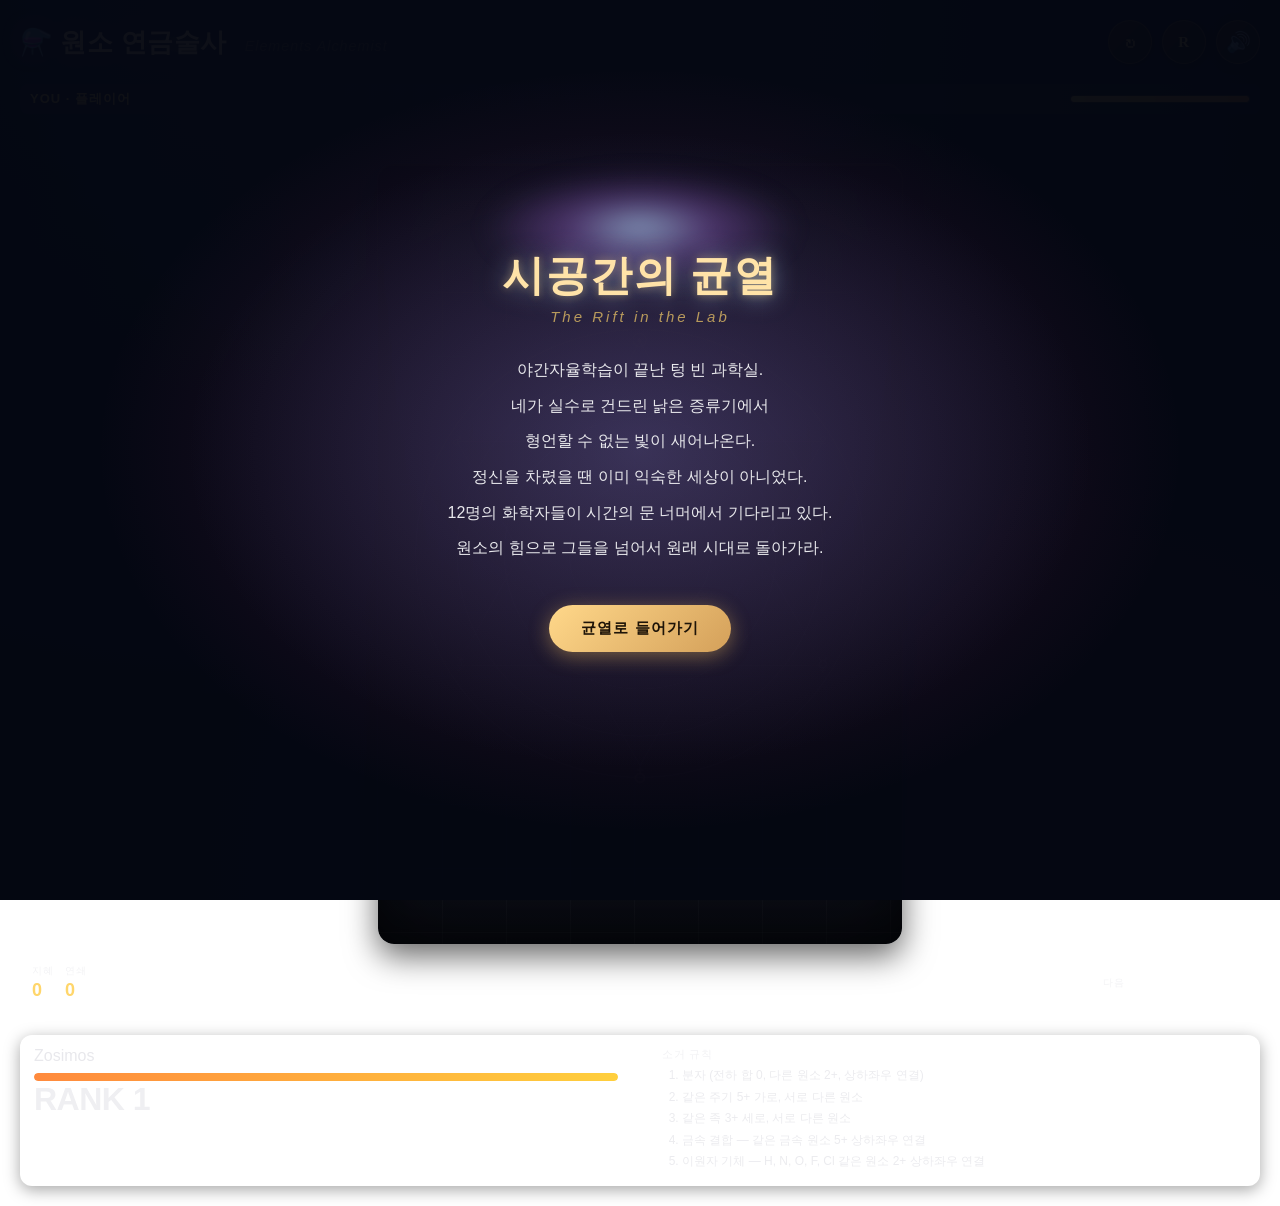
==== commit 75a49c9a: "Fit-to-viewport mobile layout + fix off-screen ball rendering Layout - Cell size now scales with vie" ====
--- a/web/index.html
+++ b/web/index.html
@@ -12,6 +12,10 @@
     <h1>⚗️ 원소 연금술사 <span class="subtitle">Elements Alchemist</span></h1>
     <div class="header-actions">
       <button id="new-game-btn" class="hdr-icon-btn" title="새 게임" aria-label="새 게임">↻</button>
+      <button id="hand-toggle" class="hdr-icon-btn hand-toggle" title="손잡이 전환 (오른손/왼손)" aria-label="손잡이 전환">
+        <span class="hand-label hand-r">R</span>
+        <span class="hand-label hand-l">L</span>
+      </button>
       <button id="stage-btn" class="hdr-btn" title="스테이지 컷씬 보기">📜 스테이지</button>
       <button id="mute-toggle" class="mute-btn" data-state="on" title="소리 켜짐">
         <span class="ico-on">🔊</span>
@@ -40,11 +44,11 @@
           <div class="next" id="next"></div>
         </div>
       </div>
-      <!-- 터치 조작 패드 (모바일/터치 기기에서만 표시) -->
+      <!-- 터치 조작 패드 (모바일/태블릿): 좌우 여백에 배치. ▼는 손잡이에 따라 이동 -->
       <div class="touchpad" id="touchpad" aria-label="터치 조작">
         <button class="tp-btn tp-left"  id="tp-left"  aria-label="왼쪽으로">◀</button>
+        <button class="tp-btn tp-right" id="tp-right" aria-label="오른쪽으로">▶</button>
         <button class="tp-btn tp-down"  id="tp-down"  aria-label="빠른 낙하">▼</button>
-        <button class="tp-btn tp-right" id="tp-right" aria-label="오른쪽으로">▶</button>
       </div>
     </section>
 
--- a/web/style.css
+++ b/web/style.css
@@ -285,32 +285,58 @@
   .vs-badge { font-size: 32px; }
 }
 @media (max-width: 640px) {
-  :root { --cell: 34px; --gap: 4px; --pad: 6px; }
-  .app { padding: 8px; }
-  header { margin-bottom: 10px; gap: 8px; }
-  header h1 { font-size: 18px; }
+  /* 화면에 딱 맞도록 셀 크기를 동적 계산.
+     가로: (뷰포트폭 − 좌우 버튼 여백 96 − 필드 gap/pad 38) / 8
+     세로: (뷰포트높이 − 헤더/HP/스탯/여백 210) / 12
+     둘 중 작은 값 (최대 40px). */
+  :root {
+    /* dvh 미지원 브라우저용 폴백 (vh 우선 적용) */
+    --cell: min(
+      40px,
+      calc((100vw - 134px) / 8),
+      calc((100vh - 210px) / 12)
+    );
+    --cell: min(
+      40px,
+      calc((100vw - 134px) / 8),
+      calc((100dvh - 210px) / 12)
+    );
+    --gap: 4px;
+    --pad: 5px;
+  }
+  /* 스크롤 없이 뷰포트 안으로 딱 맞춤 */
+  html, body { overflow: hidden; height: 100%; }
+  .app { padding: 8px 0; max-height: 100dvh; overflow: hidden; }
+  header { margin: 0 8px 8px; gap: 8px; }
+  header h1 { font-size: 17px; }
   header .subtitle { display: none; }
   .header-actions { gap: 6px; }
   .hdr-btn { padding: 6px 10px; font-size: 12px; }
-  /* 스테이지 컷씬 재생 버튼: solo 에선 어차피 숨김. duel 모바일에서만 축소. */
   #stage-btn { display: none; }
+
+  .side { gap: 6px; }
+  .side-header { margin: 0 8px; }
+  .side-label { font-size: 11px; }
 
   .opp-portrait { width: 80px; height: 80px; }
   .opp-name-big { font-size: 18px; }
 
-  /* 미니 스탯 (지혜/연쇄/다음) — 한 줄로 컴팩트하게 */
+  /* 미니 스탯 — 한 줄, 얇게 */
   .side-footer {
-    padding: 6px 8px; gap: 10px;
+    margin: 0 8px; padding: 4px 8px; gap: 10px;
     justify-content: space-between;
   }
   .mini-stat .label { font-size: 9px; }
-  .mini-stat .value { font-size: 16px; }
+  .mini-stat .value { font-size: 15px; }
   .mini-stat.next-mini { gap: 6px; margin-left: 0; }
-  .next .mini-ball { width: 30px; height: 30px; font-size: 10px; }
-  .next { grid-template-columns: repeat(3, 30px); gap: 3px; }
-
-  /* 규칙 배너 — 좁게, 형광 이름은 숨김 */
-  .rule-banner { font-size: 12px; padding: 4px 8px; min-height: 26px; gap: 6px; }
+  .next .mini-ball { width: 26px; height: 26px; font-size: 10px; }
+  .next { grid-template-columns: repeat(3, 26px); gap: 3px; }
+
+  /* 규칙 배너 — 좁게, 한글 이름 숨김 */
+  .rule-banner {
+    width: auto;
+    font-size: 11px; padding: 3px 8px; min-height: 22px; gap: 6px;
+  }
   .rule-banner .name-kr { display: none; }
   .rule-banner .chain-tag { font-size: 10px; padding: 1px 6px; }
   .rule-banner .rule-tag { font-size: 11px; padding: 2px 6px; }
@@ -320,57 +346,69 @@
   .duel-center .controls-hint { display: none; }
   .duel-center .stage-badge-center { font-size: 12px; }
 }
-/* 아주 좁은 화면(320px 미만): 셀 축소로 필드 넘침 방지 */
+/* 아주 좁은 화면(≤360px): 헤더 축소 */
 @media (max-width: 360px) {
-  :root { --cell: 30px; --gap: 3px; --pad: 5px; }
-  header h1 { font-size: 16px; }
-  .hdr-icon-btn { width: 38px; height: 38px; font-size: 18px; }
-  .mute-btn { width: 38px; height: 38px; }
+  header h1 { font-size: 15px; }
+  .hdr-icon-btn { width: 36px; height: 36px; font-size: 17px; }
+  .mute-btn { width: 36px; height: 36px; }
 }
 /* 터치 조작 패드 — 기본 숨김. 터치 지원 기기 또는 좁은 화면에서 노출 */
 .touchpad { display: none; }
+.hand-toggle .hand-l { display: none; }
+body[data-hand="left"] .hand-toggle .hand-r { display: none; }
+body[data-hand="left"] .hand-toggle .hand-l { display: inline; }
+.hand-label { font-family: Georgia, serif; font-weight: 800; font-size: 15px; letter-spacing: 0.5px; }
+
 @media (hover: none) and (pointer: coarse), (max-width: 640px) {
-  .touchpad {
-    display: grid;
-    grid-template-columns: 1fr 1fr 1fr;
-    gap: 10px;
-    width: 100%;
-    align-self: stretch;
-    margin-top: 12px;
-    padding: 10px 10px calc(10px + env(safe-area-inset-bottom, 0px));
-    background: rgba(20, 22, 34, 0.75);
-    border-radius: 16px;
-    border: 1px solid rgba(255,255,255,0.08);
-    touch-action: manipulation;
-    user-select: none;
-    -webkit-user-select: none;
-    box-shadow: 0 -4px 16px rgba(0,0,0,0.4);
-  }
+  /* 각 버튼은 화면 좌우 여백에 개별 fixed. 방향키는 필드 옆, ▼는 손잡이에 따라 오른/왼쪽. */
+  .touchpad { display: contents; }
   .tp-btn {
+    position: fixed;
+    z-index: 60;
     -webkit-tap-highlight-color: transparent;
     appearance: none; border: none; outline: none;
-    /* 엄지로 편하게 누를 수 있도록 큼직하게 */
-    min-height: 64px;
-    padding: 18px 0;
-    font-size: 28px; font-weight: 800;
+    width: 44px; height: 84px;
+    font-size: 22px; font-weight: 800; line-height: 1;
     color: #f2e8d0;
-    background: linear-gradient(180deg, #2a2f45, #1a1e2f);
+    background: linear-gradient(180deg, rgba(46, 52, 78, 0.85), rgba(24, 28, 46, 0.9));
+    border: 1px solid rgba(255,255,255,0.08);
     border-radius: 14px;
     box-shadow: inset 0 1px 0 rgba(255,255,255,0.08), 0 3px 8px rgba(0,0,0,0.55);
     transition: transform 0.05s ease, background 0.1s ease;
     cursor: pointer;
+    display: flex; align-items: center; justify-content: center;
+    touch-action: manipulation;
+    user-select: none;
+    -webkit-user-select: none;
+    backdrop-filter: blur(4px);
+    -webkit-backdrop-filter: blur(4px);
   }
   .tp-btn:active {
-    transform: translateY(1px) scale(0.97);
-    background: linear-gradient(180deg, #1a1e2f, #2a2f45);
+    transform: translateY(1px) scale(0.96);
+    background: linear-gradient(180deg, rgba(24, 28, 46, 0.9), rgba(46, 52, 78, 0.85));
     box-shadow: inset 0 2px 6px rgba(0,0,0,0.6);
   }
+  /* 방향키: 좌우 여백 중앙쯤 (엄지 접근 편한 하단 40% 지점) */
+  .tp-left  { left: 4px;  bottom: calc(28% + env(safe-area-inset-bottom, 0px)); }
+  .tp-right { right: 4px; bottom: calc(28% + env(safe-area-inset-bottom, 0px)); }
+  /* ▼ 낙하: 기본 오른손 = 우측(▶ 위쪽에 스택), 왼손 모드는 좌측 */
   .tp-down {
-    background: linear-gradient(180deg, #3a3f5a, #22273c);
+    right: 4px;
+    bottom: calc(28% + 92px + env(safe-area-inset-bottom, 0px));
+    background: linear-gradient(180deg, rgba(58, 66, 96, 0.9), rgba(30, 36, 58, 0.9));
   }
-  /* 터치 기기: 데스크톱 대비 여백/사이드바 축소 */
-  .sidebar.bottom-bar { display: none; }
-  .duel-center .controls-hint { display: none; }
+  body[data-hand="left"] .tp-down {
+    right: auto;
+    left: 4px;
+    bottom: calc(28% + 92px + env(safe-area-inset-bottom, 0px));
+  }
+}
+/* 좁은 화면: 버튼 축소 */
+@media (max-width: 360px) {
+  .tp-btn { width: 38px; height: 72px; font-size: 18px; }
+  .tp-down, body[data-hand="left"] .tp-down {
+    bottom: calc(28% + 80px + env(safe-area-inset-bottom, 0px));
+  }
 }
 
 /* ── 필드 컨테이너: 절대위치 볼들의 부모 ─────────────────────────── */
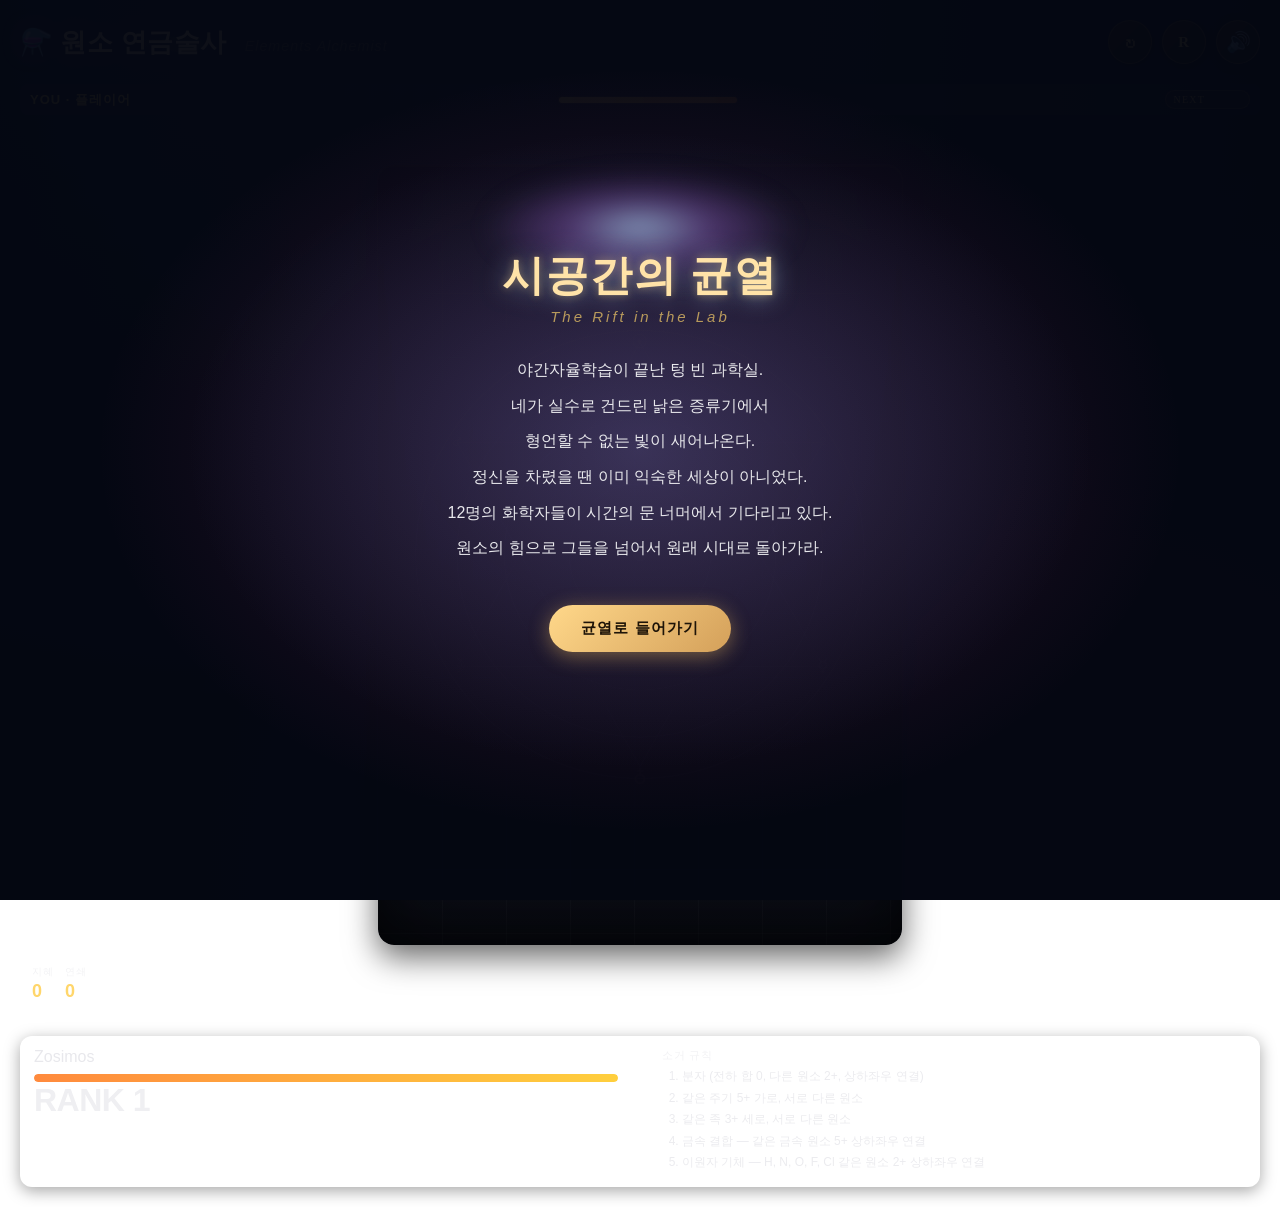
==== commit ba79a536: "Alchemy magic-circle touch buttons + NEXT moved to top - Direction buttons restyled as round magic c" ====
--- a/web/index.html
+++ b/web/index.html
@@ -31,6 +31,10 @@
       <div class="side-header">
         <div class="side-label">YOU · 플레이어</div>
         <div class="side-hp" id="player-hp"><span></span></div>
+        <div class="mini-stat next-mini next-top">
+          <span class="label">NEXT</span>
+          <div class="next" id="next"></div>
+        </div>
       </div>
       <div class="playfield">
         <div class="rule-banner" id="rule-banner"></div>
@@ -39,10 +43,6 @@
       <div class="side-footer">
         <div class="mini-stat"><span class="label">지혜</span><span class="value" id="score" data-role="score">0</span></div>
         <div class="mini-stat"><span class="label">연쇄</span><span class="value" id="chain" data-role="chain">0</span></div>
-        <div class="mini-stat next-mini">
-          <span class="label">다음</span>
-          <div class="next" id="next"></div>
-        </div>
       </div>
       <!-- 터치 조작 패드 (모바일/태블릿): 좌우 여백에 배치. ▼는 손잡이에 따라 이동 -->
       <div class="touchpad" id="touchpad" aria-label="터치 조작">
@@ -70,6 +70,10 @@
       <div class="side-header">
         <div class="side-label">FOE · <span id="opp-name">Zosimos</span></div>
         <div class="side-hp foe" id="opp-hp"><span></span></div>
+        <div class="mini-stat next-mini next-top">
+          <span class="label">NEXT</span>
+          <div class="next" id="opp-next"></div>
+        </div>
       </div>
       <div class="playfield opponent-playfield">
         <div class="rule-banner" id="opp-rule-banner"></div>
@@ -86,10 +90,6 @@
       <div class="side-footer">
         <div class="mini-stat"><span class="label">상대 지혜</span><span class="value" id="opp-score" data-role="score">0</span></div>
         <div class="mini-stat"><span class="label">상대 연쇄</span><span class="value" id="opp-chain" data-role="chain">0</span></div>
-        <div class="mini-stat next-mini">
-          <span class="label">상대 다음</span>
-          <div class="next" id="opp-next"></div>
-        </div>
       </div>
     </section>
   </div>
--- a/web/style.css
+++ b/web/style.css
@@ -152,6 +152,25 @@
 .mini-stat .value { font-size: 18px; font-weight: 800; color: #ffd66b; }
 .mini-stat.next-mini { flex-direction: row; align-items: center; gap: 8px; margin-left: auto; }
 .mini-stat.next-mini .label { align-self: center; }
+/* NEXT 를 side-header 우측에 상시 표시 (다음 조각 스포너 열 위로) */
+.mini-stat.next-mini.next-top {
+  margin-left: 12px;
+  padding: 3px 8px;
+  background: rgba(255, 200, 100, 0.08);
+  border: 1px solid rgba(255, 200, 100, 0.25);
+  border-radius: 20px;
+  gap: 6px;
+}
+.mini-stat.next-mini.next-top .label {
+  font-family: Georgia, serif; font-size: 10px; letter-spacing: 1.2px;
+  color: #ffd66b; opacity: 0.9;
+}
+.mini-stat.next-mini.next-top .next {
+  grid-template-columns: 30px; gap: 0;
+}
+.mini-stat.next-mini.next-top .next .mini-ball {
+  width: 30px; height: 30px; font-size: 11px;
+}
 
 /* 중앙 VS 영역 */
 .duel-center {
@@ -286,20 +305,19 @@
 }
 @media (max-width: 640px) {
   /* 화면에 딱 맞도록 셀 크기를 동적 계산.
-     가로: (뷰포트폭 − 좌우 버튼 여백 96 − 필드 gap/pad 38) / 8
-     세로: (뷰포트높이 − 헤더/HP/스탯/여백 210) / 12
-     둘 중 작은 값 (최대 40px). */
+     가로: 필드 좌우로 여백 68px 씩 확보 (마법원 버튼 56px + 4~8 여유)
+     세로: (뷰포트높이 − 헤더/HP/NEXT/스탯/여백 230) / 12
+     둘 중 작은 값 (최대 38px). */
   :root {
-    /* dvh 미지원 브라우저용 폴백 (vh 우선 적용) */
     --cell: min(
-      40px,
-      calc((100vw - 134px) / 8),
-      calc((100vh - 210px) / 12)
+      38px,
+      calc((100vw - 174px) / 8),
+      calc((100vh - 230px) / 12)
     );
     --cell: min(
-      40px,
-      calc((100vw - 134px) / 8),
-      calc((100dvh - 210px) / 12)
+      38px,
+      calc((100vw - 174px) / 8),
+      calc((100dvh - 230px) / 12)
     );
     --gap: 4px;
     --pad: 5px;
@@ -315,8 +333,13 @@
   #stage-btn { display: none; }
 
   .side { gap: 6px; }
-  .side-header { margin: 0 8px; }
-  .side-label { font-size: 11px; }
+  .side-header {
+    margin: 0 8px;
+    gap: 8px;
+    flex-wrap: nowrap;
+  }
+  .side-label { font-size: 11px; flex-shrink: 0; }
+  .side-hp { max-width: none; margin-left: 0; }
 
   .opp-portrait { width: 80px; height: 80px; }
   .opp-name-big { font-size: 18px; }
@@ -324,13 +347,15 @@
   /* 미니 스탯 — 한 줄, 얇게 */
   .side-footer {
     margin: 0 8px; padding: 4px 8px; gap: 10px;
-    justify-content: space-between;
+    justify-content: space-around;
   }
   .mini-stat .label { font-size: 9px; }
   .mini-stat .value { font-size: 15px; }
-  .mini-stat.next-mini { gap: 6px; margin-left: 0; }
   .next .mini-ball { width: 26px; height: 26px; font-size: 10px; }
-  .next { grid-template-columns: repeat(3, 26px); gap: 3px; }
+  .next { grid-template-columns: 26px; gap: 3px; }
+  /* NEXT 는 side-header 안에서 축소된 형태 */
+  .mini-stat.next-mini.next-top { padding: 2px 6px; margin-left: 6px; }
+  .mini-stat.next-mini.next-top .next .mini-ball { width: 26px; height: 26px; font-size: 10px; }
 
   /* 규칙 배너 — 좁게, 한글 이름 숨김 */
   .rule-banner {
@@ -346,8 +371,20 @@
   .duel-center .controls-hint { display: none; }
   .duel-center .stage-badge-center { font-size: 12px; }
 }
-/* 아주 좁은 화면(≤360px): 헤더 축소 */
+/* 아주 좁은 화면(≤360px): 헤더 축소 + 셀 여유 확보 (마법원 버튼 52px 반영) */
 @media (max-width: 360px) {
+  :root {
+    --cell: min(
+      36px,
+      calc((100vw - 150px) / 8),
+      calc((100vh - 220px) / 12)
+    );
+    --cell: min(
+      36px,
+      calc((100vw - 150px) / 8),
+      calc((100dvh - 220px) / 12)
+    );
+  }
   header h1 { font-size: 15px; }
   .hdr-icon-btn { width: 36px; height: 36px; font-size: 17px; }
   .mute-btn { width: 36px; height: 36px; }
@@ -360,54 +397,83 @@
 .hand-label { font-family: Georgia, serif; font-weight: 800; font-size: 15px; letter-spacing: 0.5px; }
 
 @media (hover: none) and (pointer: coarse), (max-width: 640px) {
-  /* 각 버튼은 화면 좌우 여백에 개별 fixed. 방향키는 필드 옆, ▼는 손잡이에 따라 오른/왼쪽. */
+  /* 각 버튼은 화면 좌우 여백에 개별 fixed. 마법원(연금술) 스타일. */
   .touchpad { display: contents; }
   .tp-btn {
     position: fixed;
     z-index: 60;
     -webkit-tap-highlight-color: transparent;
-    appearance: none; border: none; outline: none;
-    width: 44px; height: 84px;
+    appearance: none; outline: none;
+    width: 60px; height: 60px;
+    border-radius: 50%;
     font-size: 22px; font-weight: 800; line-height: 1;
-    color: #f2e8d0;
-    background: linear-gradient(180deg, rgba(46, 52, 78, 0.85), rgba(24, 28, 46, 0.9));
-    border: 1px solid rgba(255,255,255,0.08);
-    border-radius: 14px;
-    box-shadow: inset 0 1px 0 rgba(255,255,255,0.08), 0 3px 8px rgba(0,0,0,0.55);
-    transition: transform 0.05s ease, background 0.1s ease;
+    color: #ffd66b;
+    text-shadow: 0 0 8px rgba(255, 200, 100, 0.85), 0 1px 2px rgba(0,0,0,0.6);
+    background:
+      radial-gradient(circle at 30% 28%, rgba(255,230,170,0.35) 0%, rgba(255,230,170,0) 30%),
+      radial-gradient(circle at 50% 50%, rgba(58,42,21,0.9) 0%, rgba(20,12,4,0.95) 75%);
+    border: 2px solid rgba(255, 200, 100, 0.55);
+    box-shadow:
+      0 0 14px rgba(255, 200, 100, 0.28),
+      inset 0 0 10px rgba(255, 200, 100, 0.18),
+      0 4px 10px rgba(0,0,0,0.55);
+    display: flex; align-items: center; justify-content: center;
+    transition: transform 0.08s ease, box-shadow 0.15s ease;
     cursor: pointer;
-    display: flex; align-items: center; justify-content: center;
     touch-action: manipulation;
     user-select: none;
     -webkit-user-select: none;
     backdrop-filter: blur(4px);
     -webkit-backdrop-filter: blur(4px);
   }
+  /* 마법원 이중 링 */
+  .tp-btn::before {
+    content: "";
+    position: absolute; inset: 5px;
+    border-radius: 50%;
+    border: 1px solid rgba(255, 200, 100, 0.45);
+    pointer-events: none;
+  }
+  .tp-btn::after {
+    content: "";
+    position: absolute; inset: 11px;
+    border-radius: 50%;
+    border: 1px dashed rgba(255, 200, 100, 0.35);
+    pointer-events: none;
+    animation: tp-ring-spin 12s linear infinite;
+  }
+  @keyframes tp-ring-spin {
+    to { transform: rotate(360deg); }
+  }
   .tp-btn:active {
-    transform: translateY(1px) scale(0.96);
-    background: linear-gradient(180deg, rgba(24, 28, 46, 0.9), rgba(46, 52, 78, 0.85));
-    box-shadow: inset 0 2px 6px rgba(0,0,0,0.6);
-  }
-  /* 방향키: 좌우 여백 중앙쯤 (엄지 접근 편한 하단 40% 지점) */
-  .tp-left  { left: 4px;  bottom: calc(28% + env(safe-area-inset-bottom, 0px)); }
-  .tp-right { right: 4px; bottom: calc(28% + env(safe-area-inset-bottom, 0px)); }
-  /* ▼ 낙하: 기본 오른손 = 우측(▶ 위쪽에 스택), 왼손 모드는 좌측 */
+    transform: scale(0.92);
+    box-shadow:
+      0 0 20px rgba(255, 200, 100, 0.55),
+      inset 0 0 14px rgba(255, 200, 100, 0.35),
+      0 2px 6px rgba(0,0,0,0.6);
+  }
+  .tp-btn:active::after { animation-duration: 3s; }
+
+  /* 방향키: 좌우 여백 하단 30~35% 지점 (엄지 자연 위치) */
+  .tp-left  { left: 6px;  bottom: calc(32% + env(safe-area-inset-bottom, 0px)); }
+  .tp-right { right: 6px; bottom: calc(32% + env(safe-area-inset-bottom, 0px)); }
+  /* ▼ 낙하: 좌우 방향키 바로 아래. 손잡이에 따라 좌/우 이동. */
   .tp-down {
-    right: 4px;
-    bottom: calc(28% + 92px + env(safe-area-inset-bottom, 0px));
-    background: linear-gradient(180deg, rgba(58, 66, 96, 0.9), rgba(30, 36, 58, 0.9));
+    right: 6px;
+    bottom: calc(32% - 70px + env(safe-area-inset-bottom, 0px));
+    color: #ffb45a;
   }
   body[data-hand="left"] .tp-down {
     right: auto;
-    left: 4px;
-    bottom: calc(28% + 92px + env(safe-area-inset-bottom, 0px));
-  }
-}
-/* 좁은 화면: 버튼 축소 */
+    left: 6px;
+    bottom: calc(32% - 70px + env(safe-area-inset-bottom, 0px));
+  }
+}
+/* 좁은 화면: 버튼 살짝 축소 */
 @media (max-width: 360px) {
-  .tp-btn { width: 38px; height: 72px; font-size: 18px; }
+  .tp-btn { width: 52px; height: 52px; font-size: 18px; }
   .tp-down, body[data-hand="left"] .tp-down {
-    bottom: calc(28% + 80px + env(safe-area-inset-bottom, 0px));
+    bottom: calc(32% - 62px + env(safe-area-inset-bottom, 0px));
   }
 }
 
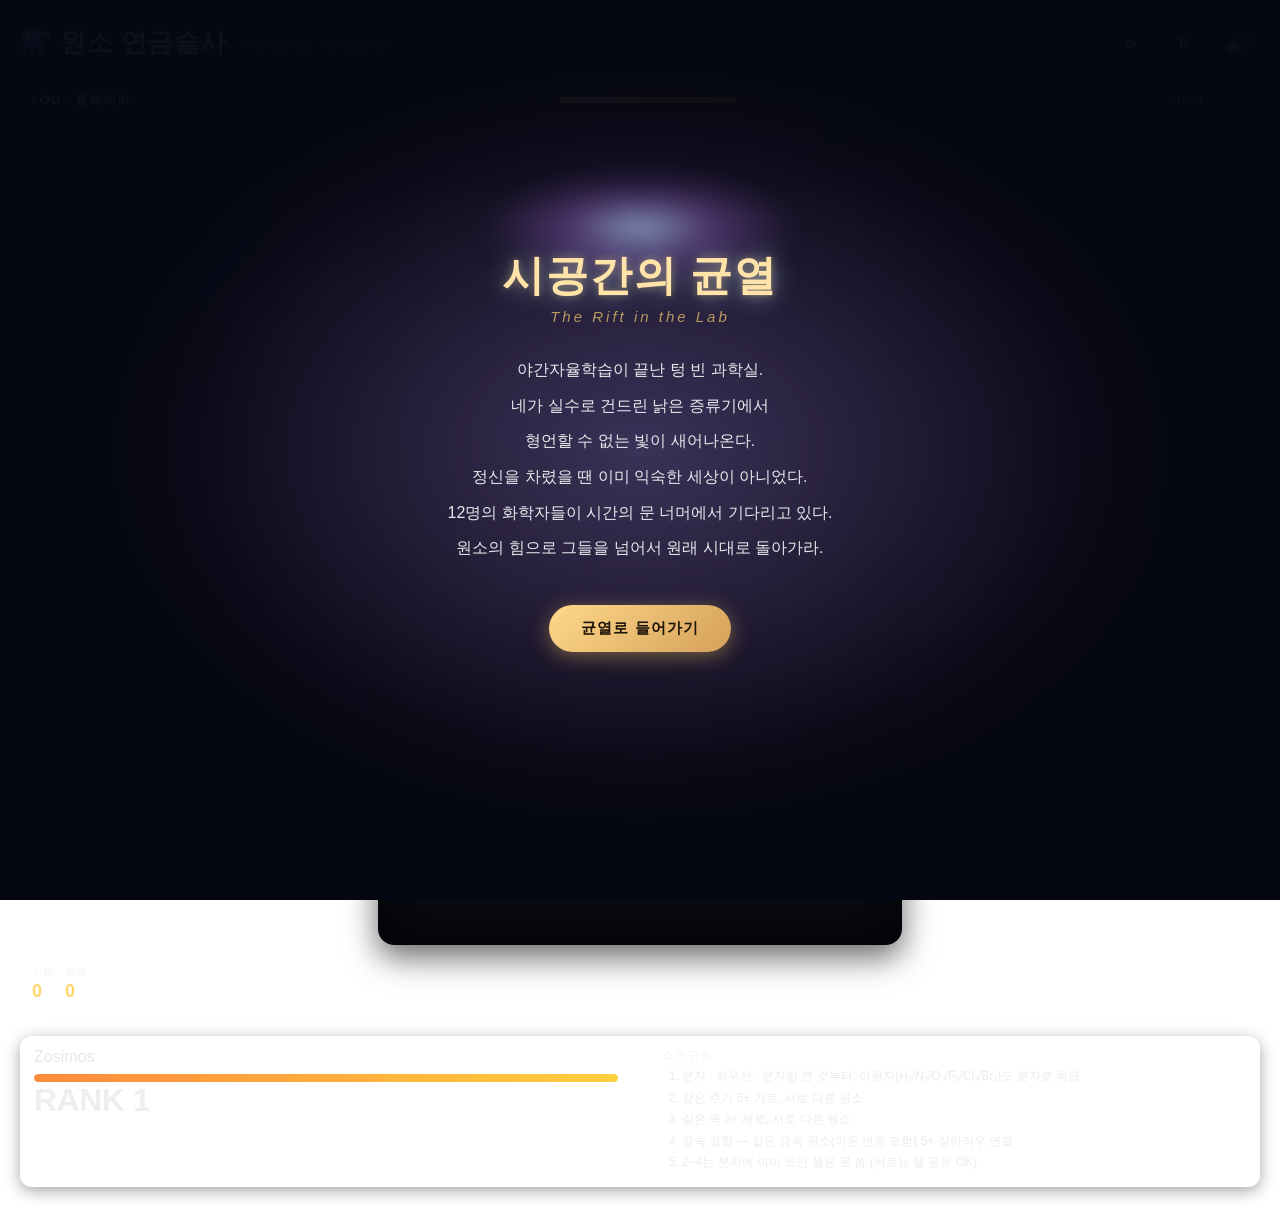
==== commit 27f8c2c8: "Add period-4 elements + molecular-weight priority + rule hierarchy - Period 4: K, Ca, Sc, Ti(II/IV)," ====
--- a/web/index.html
+++ b/web/index.html
@@ -44,11 +44,12 @@
         <div class="mini-stat"><span class="label">지혜</span><span class="value" id="score" data-role="score">0</span></div>
         <div class="mini-stat"><span class="label">연쇄</span><span class="value" id="chain" data-role="chain">0</span></div>
       </div>
-      <!-- 터치 조작 패드 (모바일/태블릿): 좌우 여백에 배치. ▼는 손잡이에 따라 이동 -->
+      <!-- 터치 조작 패드 (모바일/태블릿): 좌우 여백에 배치. 방향은 육망성 안의
+           강조된 삼각형이 가리키는 쪽. ▼는 손잡이에 따라 이동 -->
       <div class="touchpad" id="touchpad" aria-label="터치 조작">
-        <button class="tp-btn tp-left"  id="tp-left"  aria-label="왼쪽으로">◀</button>
-        <button class="tp-btn tp-right" id="tp-right" aria-label="오른쪽으로">▶</button>
-        <button class="tp-btn tp-down"  id="tp-down"  aria-label="빠른 낙하">▼</button>
+        <button class="tp-btn tp-left"  id="tp-left"  aria-label="왼쪽으로"></button>
+        <button class="tp-btn tp-right" id="tp-right" aria-label="오른쪽으로"></button>
+        <button class="tp-btn tp-down"  id="tp-down"  aria-label="빠른 낙하"></button>
       </div>
     </section>
 
@@ -104,11 +105,11 @@
     <div class="stat rules">
       <div class="label">소거 규칙</div>
       <ol>
-        <li>분자 (전하 합 0, 다른 원소 2+, 상하좌우 연결)</li>
+        <li>분자 · 최우선 · 분자량 큰 것부터. 이원자(H₂/N₂/O₂/F₂/Cl₂/Br₂)도 분자로 취급</li>
         <li>같은 주기 5+ 가로, 서로 다른 원소</li>
         <li>같은 족 3+ 세로, 서로 다른 원소</li>
-        <li>금속 결합 — 같은 금속 원소 5+ 상하좌우 연결</li>
-        <li>이원자 기체 — H, N, O, F, Cl 같은 원소 2+ 상하좌우 연결</li>
+        <li>금속 결합 — 같은 금속 원소(이온 변종 포함) 5+ 상하좌우 연결</li>
+        <li>2~4는 분자에 이미 쓰인 셀은 못 씀 (서로는 셀 공유 OK)</li>
       </ol>
     </div>
   </aside>
--- a/web/style.css
+++ b/web/style.css
@@ -406,19 +406,20 @@
     appearance: none; outline: none;
     width: 60px; height: 60px;
     border-radius: 50%;
-    font-size: 22px; font-weight: 800; line-height: 1;
-    color: #ffd66b;
-    text-shadow: 0 0 8px rgba(255, 200, 100, 0.85), 0 1px 2px rgba(0,0,0,0.6);
+    font-size: 0; /* 텍스트 방향 아이콘 제거 — 방향은 SVG 삼각형이 표시 */
+    color: transparent;
+    /* 배경 겹침: 육망성 SVG (버튼별) → 얼룩 하이라이트 → 어두운 코어 */
     background:
-      radial-gradient(circle at 30% 28%, rgba(255,230,170,0.35) 0%, rgba(255,230,170,0) 30%),
-      radial-gradient(circle at 50% 50%, rgba(58,42,21,0.9) 0%, rgba(20,12,4,0.95) 75%);
-    border: 2px solid rgba(255, 200, 100, 0.55);
+      var(--tp-svg, none) center/88% no-repeat,
+      radial-gradient(circle at 30% 26%, rgba(255,235,180,0.4) 0%, rgba(255,235,180,0) 32%),
+      radial-gradient(circle at 50% 50%, rgba(70,50,22,0.9) 0%, rgba(16,10,4,0.98) 78%);
+    border: 2px solid rgba(255, 200, 100, 0.65);
     box-shadow:
-      0 0 14px rgba(255, 200, 100, 0.28),
-      inset 0 0 10px rgba(255, 200, 100, 0.18),
-      0 4px 10px rgba(0,0,0,0.55);
+      0 0 18px rgba(255, 200, 100, 0.35),
+      inset 0 0 14px rgba(255, 200, 100, 0.22),
+      0 4px 12px rgba(0,0,0,0.6);
     display: flex; align-items: center; justify-content: center;
-    transition: transform 0.08s ease, box-shadow 0.15s ease;
+    transition: transform 0.08s ease, box-shadow 0.15s ease, filter 0.15s ease;
     cursor: pointer;
     touch-action: manipulation;
     user-select: none;
@@ -426,33 +427,35 @@
     backdrop-filter: blur(4px);
     -webkit-backdrop-filter: blur(4px);
   }
-  /* 마법원 이중 링 */
+  /* 마법원 외곽 링 (정적, 회전 없음) */
   .tp-btn::before {
     content: "";
-    position: absolute; inset: 5px;
+    position: absolute; inset: 4px;
     border-radius: 50%;
-    border: 1px solid rgba(255, 200, 100, 0.45);
+    border: 1px solid rgba(255, 205, 120, 0.5);
     pointer-events: none;
   }
-  .tp-btn::after {
-    content: "";
-    position: absolute; inset: 11px;
-    border-radius: 50%;
-    border: 1px dashed rgba(255, 200, 100, 0.35);
-    pointer-events: none;
-    animation: tp-ring-spin 12s linear infinite;
-  }
-  @keyframes tp-ring-spin {
-    to { transform: rotate(360deg); }
+  /* 육망성 SVG — 두 삼각형 중 방향에 해당하는 하나만 굵고 밝게 강조 (fill+stroke).
+     나머지 하나와 원·중심점은 흐리게. viewBox 64x64.
+     좌우 삼각형은 위/아래 삼각형을 90° 회전한 형태. */
+  .tp-left {
+    --tp-svg: url("data:image/svg+xml;utf8,<svg xmlns='http://www.w3.org/2000/svg' viewBox='0 0 64 64' fill='none'><circle cx='32' cy='32' r='24' stroke='rgba(255,205,120,0.32)' stroke-width='0.7'/><polygon points='52,32 22,15 22,49' stroke='rgba(255,205,120,0.32)' stroke-width='0.7'/><polygon points='12,32 42,15 42,49' stroke='rgba(255,235,155,1)' stroke-width='2.2' stroke-linejoin='round' fill='rgba(255,200,100,0.22)'/><circle cx='32' cy='32' r='3' fill='rgba(255,205,120,0.35)'/></svg>");
+  }
+  .tp-right {
+    --tp-svg: url("data:image/svg+xml;utf8,<svg xmlns='http://www.w3.org/2000/svg' viewBox='0 0 64 64' fill='none'><circle cx='32' cy='32' r='24' stroke='rgba(255,205,120,0.32)' stroke-width='0.7'/><polygon points='12,32 42,15 42,49' stroke='rgba(255,205,120,0.32)' stroke-width='0.7'/><polygon points='52,32 22,15 22,49' stroke='rgba(255,235,155,1)' stroke-width='2.2' stroke-linejoin='round' fill='rgba(255,200,100,0.22)'/><circle cx='32' cy='32' r='3' fill='rgba(255,205,120,0.35)'/></svg>");
+  }
+  .tp-down {
+    --tp-svg: url("data:image/svg+xml;utf8,<svg xmlns='http://www.w3.org/2000/svg' viewBox='0 0 64 64' fill='none'><circle cx='32' cy='32' r='24' stroke='rgba(255,205,120,0.32)' stroke-width='0.7'/><polygon points='32,12 49,42 15,42' stroke='rgba(255,205,120,0.32)' stroke-width='0.7'/><polygon points='32,52 15,22 49,22' stroke='rgba(255,235,155,1)' stroke-width='2.2' stroke-linejoin='round' fill='rgba(255,200,100,0.22)'/><circle cx='32' cy='32' r='3' fill='rgba(255,205,120,0.35)'/></svg>");
   }
   .tp-btn:active {
     transform: scale(0.92);
+    filter: brightness(1.25) drop-shadow(0 0 6px rgba(255, 210, 120, 0.7));
     box-shadow:
-      0 0 20px rgba(255, 200, 100, 0.55),
-      inset 0 0 14px rgba(255, 200, 100, 0.35),
-      0 2px 6px rgba(0,0,0,0.6);
-  }
-  .tp-btn:active::after { animation-duration: 3s; }
+      0 0 26px rgba(255, 200, 100, 0.7),
+      inset 0 0 18px rgba(255, 200, 100, 0.4),
+      0 2px 6px rgba(0,0,0,0.7);
+    border-color: rgba(255, 220, 140, 0.9);
+  }
 
   /* 방향키: 좌우 여백 하단 30~35% 지점 (엄지 자연 위치) */
   .tp-left  { left: 6px;  bottom: calc(32% + env(safe-area-inset-bottom, 0px)); }
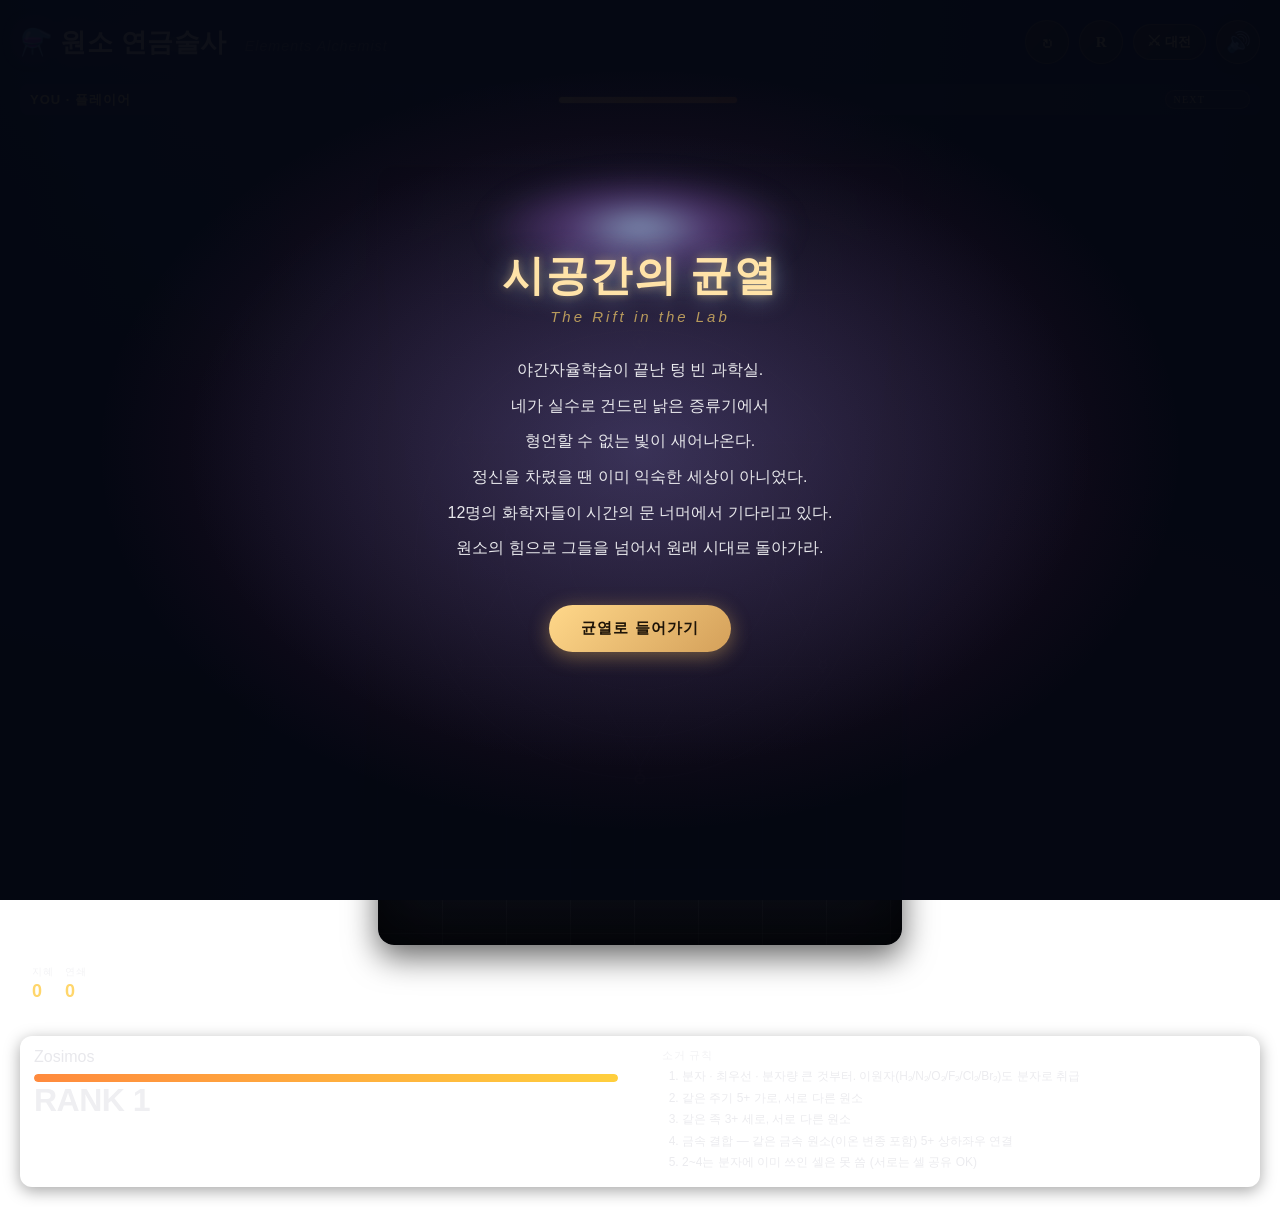
==== commit 80ddbe66: "Duel lobby screen — avatar picker + name input New "⚔ 대전" header button opens a modal lobby: - Text " ====
--- a/web/index.html
+++ b/web/index.html
@@ -122,8 +122,11 @@
   </div>
 </div>
 <script src="portraits.js"></script>
+<script src="avatars.js"></script>
 <script src="audio.js"></script>
 <script src="matcher.js"></script>
+<script src="duel.js"></script>
+<script src="lobby.js"></script>
 <script src="story.js"></script>
 <script src="game.js"></script>
 </body>
--- a/web/style.css
+++ b/web/style.css
@@ -19,6 +19,10 @@
   --p3-base: #2c8fef;
   --p3-light: #7fc0fb;
   --p3-dark: #145394;
+
+  --p4-base: #b558ff;
+  --p4-light: #dcb0ff;
+  --p4-dark: #6b21a8;
 
   --grey-base: #8892a6;
   --grey-light: #c0c8d6;
@@ -578,6 +582,7 @@
 .ball.p1 { --base: var(--p1-base); --light: var(--p1-light); --dark: var(--p1-dark); color: #2b1e00; text-shadow: 0 1px 1px rgba(255,255,255,0.3); }
 .ball.p2 { --base: var(--p2-base); --light: var(--p2-light); --dark: var(--p2-dark); }
 .ball.p3 { --base: var(--p3-base); --light: var(--p3-light); --dark: var(--p3-dark); }
+.ball.p4 { --base: var(--p4-base); --light: var(--p4-light); --dark: var(--p4-dark); }
 
 /* 금속 원소: 진짜 크롬 광택 — 3-밴드 그라디언트 + 강한 스펙큘러 + shimmer 애니메이션 */
 .ball.metal {
@@ -1087,6 +1092,7 @@
 .next .mini-ball.p1 { --base: var(--p1-base); --light: var(--p1-light); --dark: var(--p1-dark); color: #2b1e00; text-shadow: none; }
 .next .mini-ball.p2 { --base: var(--p2-base); --light: var(--p2-light); --dark: var(--p2-dark); }
 .next .mini-ball.p3 { --base: var(--p3-base); --light: var(--p3-light); --dark: var(--p3-dark); }
+.next .mini-ball.p4 { --base: var(--p4-base); --light: var(--p4-light); --dark: var(--p4-dark); }
 .next .mini-ball.empty { background: transparent; box-shadow: none; }
 
 .rules ol { margin: 4px 0 0; padding-left: 20px; font-size: 12px; opacity: 0.85; line-height: 1.55; }
@@ -1430,3 +1436,95 @@
 }
 /* 스테이지 버튼도 duel 모드용이라 solo 에서는 숨김 */
 body.solo-mode #stage-btn { display: none; }
+
+/* ══════════════════════════════════════════════════════════════
+   대전 아바타 / HP 바 — duel.js·avatars.js 연동
+   서버 대전 UI 준비. 아직 게임 화면에 연결은 안 되어 있음.
+   ══════════════════════════════════════════════════════════════ */
+.avatar-card { display: flex; align-items: center; gap: 10px;
+  padding: 6px 10px; background: rgba(20,20,32,0.55);
+  border: 1px solid rgba(255,255,255,0.1); border-radius: 10px; }
+.avatar-card.attacker { border-color: rgba(231,76,60,0.35); }
+.avatar-card.defender { border-color: rgba(52,152,219,0.35); }
+.avatar-emblem { display: block; border-radius: 50%; overflow: hidden;
+  box-shadow: inset 0 0 6px rgba(0,0,0,0.5); }
+.avatar-emblem svg { width: 100%; height: 100%; }
+.avatar-meta { display: flex; flex-direction: column; }
+.avatar-name { font-size: 13px; font-weight: 700; }
+.avatar-role { font-size: 10px; color: #9aa5b8; }
+
+.hpbar { position: relative; height: 10px; border-radius: 5px;
+  background: rgba(255,255,255,0.08); overflow: hidden; }
+.hpbar > .fill { height: 100%; transition: width 300ms ease-out; }
+.hpbar.attacker > .fill { background: linear-gradient(90deg,#7a1e12,#e74c3c); }
+.hpbar.defender > .fill { background: linear-gradient(90deg,#0e3a63,#3498db); }
+.hpbar > .shield { position: absolute; top: 0; right: 0; height: 100%;
+  background: repeating-linear-gradient(45deg, rgba(255,235,180,0.55) 0 4px, transparent 4px 8px);
+  transition: width 300ms ease-out; }
+.hpbar > .hp-text { position: absolute; inset: 0; text-align: center;
+  color: #fff; font-size: 10px; font-weight: 700; line-height: 10px;
+  text-shadow: 0 1px 1px rgba(0,0,0,0.7); }
+
+/* ══════════════════════════════════════════════════════════════
+   대전 로비 — lobby.js 오버레이
+   ══════════════════════════════════════════════════════════════ */
+.lobby-overlay { position: fixed; inset: 0; z-index: 100;
+  background: rgba(5, 8, 15, 0.92); backdrop-filter: blur(6px);
+  display: flex; align-items: center; justify-content: center; padding: 20px; }
+.lobby-overlay.hidden { display: none; }
+.lobby-inner { max-width: 500px; width: 100%;
+  background: linear-gradient(180deg, #12162b 0%, #08091a 100%);
+  border: 1px solid rgba(255, 207, 61, 0.35); border-radius: 16px;
+  padding: 22px; box-shadow: 0 10px 40px rgba(0, 0, 0, 0.7);
+  max-height: 92vh; overflow-y: auto; }
+.lobby-title { font-size: 22px; font-weight: 800; color: #ffcf3d;
+  text-align: center; margin-bottom: 4px; letter-spacing: 1px; }
+.lobby-sub { font-size: 12px; color: #9aa5b8; text-align: center; margin-bottom: 18px; }
+.lobby-field { display: block; margin-bottom: 14px; }
+.lobby-field > span { display: block; font-size: 11px; color: #9aa5b8;
+  margin-bottom: 4px; letter-spacing: 0.5px; }
+.lobby-field > input { width: 100%; padding: 10px 12px;
+  background: rgba(255, 255, 255, 0.06);
+  border: 1px solid rgba(255, 255, 255, 0.12); border-radius: 8px;
+  color: #fff; font-size: 14px; box-sizing: border-box;
+  font-family: inherit; }
+.lobby-field > input:focus { outline: none; border-color: #ffcf3d;
+  background: rgba(255, 255, 255, 0.1); }
+.picker-cards { display: grid; grid-template-columns: 1fr 1fr; gap: 10px; margin-bottom: 12px; }
+.picker-card { padding: 14px 10px; background: rgba(20, 20, 32, 0.6);
+  border: 2px solid rgba(255, 255, 255, 0.1); border-radius: 12px;
+  cursor: pointer; color: #fff; text-align: center;
+  transition: all 0.15s ease; font-family: inherit;
+  display: flex; flex-direction: column; align-items: center; gap: 6px; }
+.picker-card:hover { border-color: rgba(255, 255, 255, 0.28);
+  background: rgba(30, 30, 48, 0.7); }
+.picker-card.attacker.selected { border-color: #e74c3c;
+  background: rgba(231, 76, 60, 0.12); box-shadow: 0 0 24px rgba(231, 76, 60, 0.4); }
+.picker-card.defender.selected { border-color: #3498db;
+  background: rgba(52, 152, 219, 0.12); box-shadow: 0 0 24px rgba(52, 152, 219, 0.4); }
+.picker-emblem { width: 74px; height: 74px; border-radius: 50%; overflow: hidden;
+  box-shadow: inset 0 0 8px rgba(0, 0, 0, 0.6); }
+.picker-emblem svg { width: 100%; height: 100%; display: block; }
+.picker-name { font-size: 13px; font-weight: 700; }
+.picker-mods { font-size: 10px; color: #9aa5b8; line-height: 1.5; }
+.picker-tagline { font-size: 10px; color: #ffcf3d; opacity: 0.85; margin-top: 2px; }
+.lobby-selection { margin: 14px 0; min-height: 52px; padding: 8px;
+  background: rgba(255, 255, 255, 0.04); border-radius: 8px;
+  display: flex; align-items: center; justify-content: center;
+  color: #9aa5b8; font-size: 12px; text-align: center; }
+.lobby-selection.picked { color: inherit; }
+.lobby-selection .avatar-card { background: transparent; border: none; padding: 0; }
+.lobby-actions { display: flex; gap: 10px; margin-top: 12px; }
+.lobby-btn { flex: 1; padding: 12px; border-radius: 10px; border: none;
+  font-size: 14px; font-weight: 700; cursor: pointer;
+  font-family: inherit; transition: all 0.12s; }
+.lobby-btn.back { background: rgba(255, 255, 255, 0.08); color: #9aa5b8; }
+.lobby-btn.back:hover { background: rgba(255, 255, 255, 0.12); color: #fff; }
+.lobby-btn.primary { background: #ffcf3d; color: #1a1a2e; }
+.lobby-btn.primary:hover:not(:disabled) { background: #ffdd66; }
+.lobby-btn.primary:disabled { background: rgba(255, 207, 61, 0.2);
+  color: rgba(255, 255, 255, 0.4); cursor: not-allowed; }
+.lobby-msg { margin-top: 10px; text-align: center; font-size: 12px;
+  color: #9aa5b8; min-height: 32px; line-height: 1.5; }
+.lobby-msg.pending { color: #dcb0ff; }
+.lobby-msg.info { color: #ffcf3d; }
